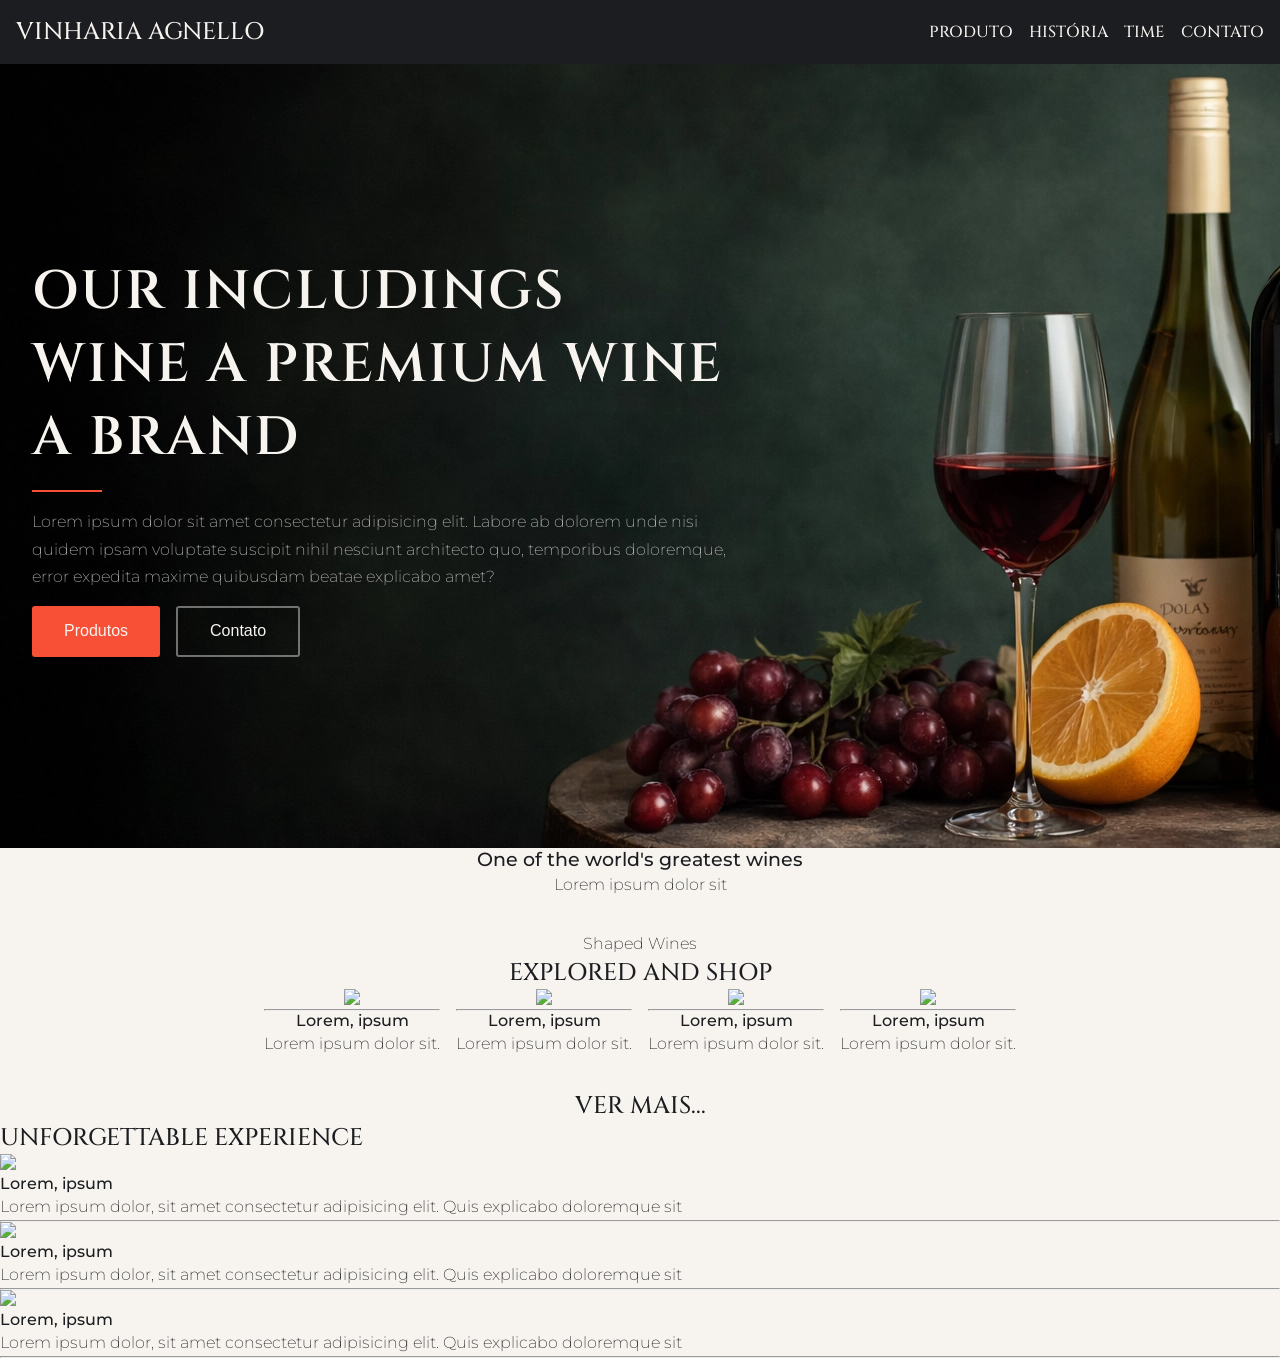
==== index.html @ 0ecf1238 "feat: css files and start the index.html" ====
<!DOCTYPE html>
<html lang="en">

<head>
    <meta charset="UTF-8">
    <meta name="viewport" content="width=device-width, initial-scale=1.0">
    <title>Vinharia Agnello</title>
    <link rel="stylesheet" href="/src/css/global.css">
    <link href="https://fonts.googleapis.com/css2?family=Cinzel:wght@400;600;700&display=swap" rel="stylesheet">
    <link href="https://fonts.googleapis.com/css2?family=Montserrat:wght@100;200;300;400;500;600&display=swap" rel="stylesheet">
</head>

<body>
    <header>
        <h2>Vinharia Agnello</h1>
            <span class="header-links">
                <a src="/src/pages/product.html">Produto</a>
                <a src="/src/pages/history.html">História</a>
                <a src="/src/pages/team.html">Time</a>
                <a src="/src/pages/contact.html">Contato</a>
            </span>
    </header>
    <main class="wine-hero">
        <div class="hero-content">
            <h1>
                Our Includings Wine a Premium Wine a Brand
            </h1>
            <hr>
            <p>Lorem ipsum dolor sit amet consectetur adipisicing elit. Labore ab dolorem unde nisi quidem ipsam voluptate suscipit nihil nesciunt architecto quo, temporibus doloremque, error expedita maxime quibusdam beatae explicabo amet?</p>
            <span>
                <button>
                    Produtos
                </button>
                <button>
                    Contato
                </button>
            </span>
        </div>
    </main>
    <main class="bestsellers">
        <div class="bestsellers-introduction">
            <h3>
                One of the world's greatest wines
            </h3>
            <p>Lorem ipsum dolor sit</p>
        </div>
        <div class="bestsellers-content">
            <div class="product-description">
                <p>
                    Shaped Wines
                </p>
                <h2>
                    Explored and Shop
                </h2>
            </div>
            <div class="products">
                <div class="product-card">
                    <img src="/src/assets/imgs/">
                    <hr>
                    <h4>Lorem, ipsum</h4>
                    <p>Lorem ipsum dolor sit.</p>
                </div>
                <div class="product-card">
                    <img src="/src/assets/imgs/">
                    <hr>
                    <h4>Lorem, ipsum</h4>
                    <p>Lorem ipsum dolor sit.</p>
                </div>
                <div class="product-card">
                    <img src="/src/assets/imgs/">
                    <hr>
                    <h4>Lorem, ipsum</h4>
                    <p>Lorem ipsum dolor sit.</p>
                </div>
                <div class="product-card">
                    <img src="/src/assets/imgs/">
                    <hr>
                    <h4>Lorem, ipsum</h4>
                    <p>Lorem ipsum dolor sit.</p>
                </div>
            </div>
        </div>
        <h2>Ver mais...</h2>
    </main>
    <main class="experience-section">
        <h2>
            Unforgettable Experience
        </h2>
        <div class="experience-content">
            <div class="experience-topic">
                <img src="/src/assets/imgs/">
                <h4>Lorem, ipsum</h4>
                <p>Lorem ipsum dolor, sit amet consectetur adipisicing elit. Quis explicabo doloremque sit</p>
                <hr>
            </div>
            <div class="experience-topic">
                <img src="/src/assets/imgs/">
                <h4>Lorem, ipsum</h4>
                <p>Lorem ipsum dolor, sit amet consectetur adipisicing elit. Quis explicabo doloremque sit</p>
                <hr>
            </div>
            <div class="experience-topic">
                <img src="/src/assets/imgs/">
                <h4>Lorem, ipsum</h4>
                <p>Lorem ipsum dolor, sit amet consectetur adipisicing elit. Quis explicabo doloremque sit</p>
                <hr>
            </div>
        </div>
    </main>
    <footer>
        <!-- <h2>
            Enter Your Winegs is Fremanium
        </h2>
        <p>Lorem ipsum, dolor sit amet consectetur adipisicing elit. Voluptatem, praesentium pariatur unde velit ullam aut fugit!</p>
        <div>

        </div> -->
    </footer>
</body>

</html>
---- src/css/global.css ----
@import url("/src/css/local/main.css");
@import url("/src/css/local/variables.css");
@import url("/src/css/local/sections/header.css");
@import url("/src/css/local/style.css");
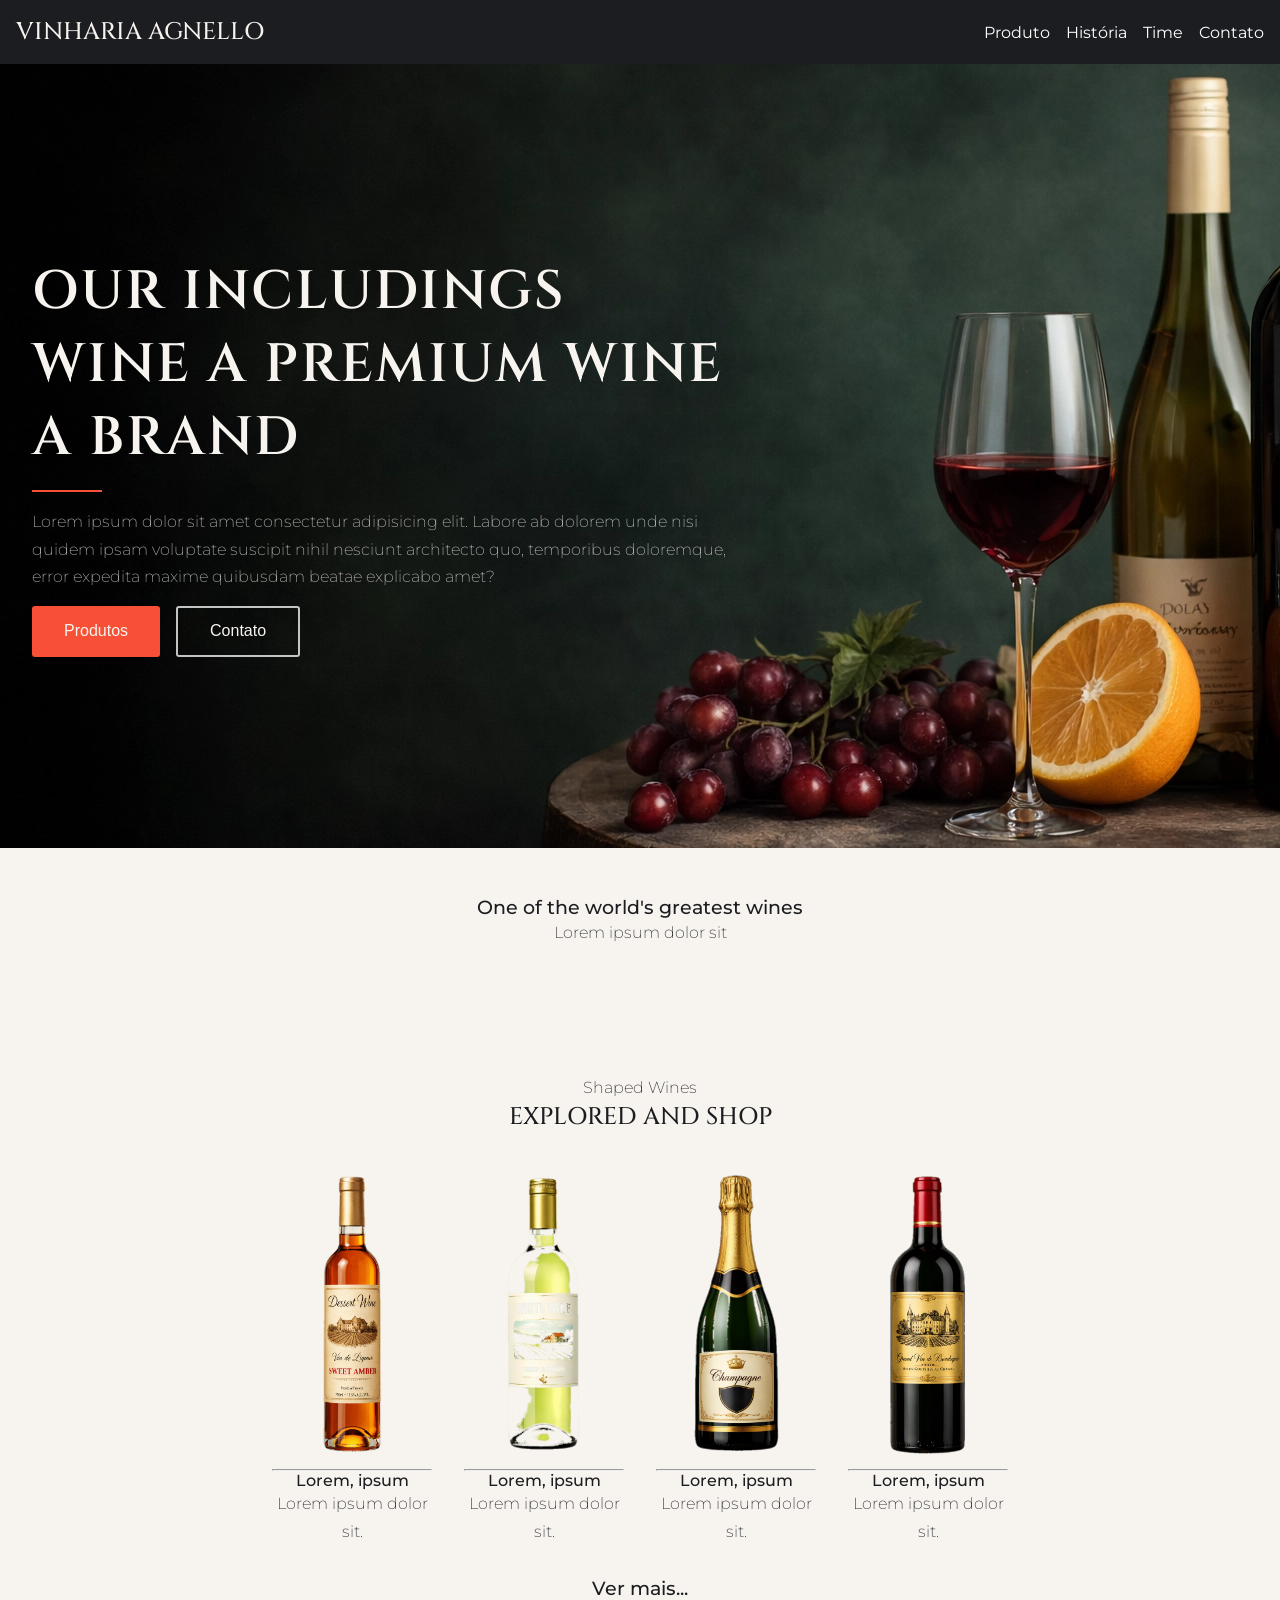
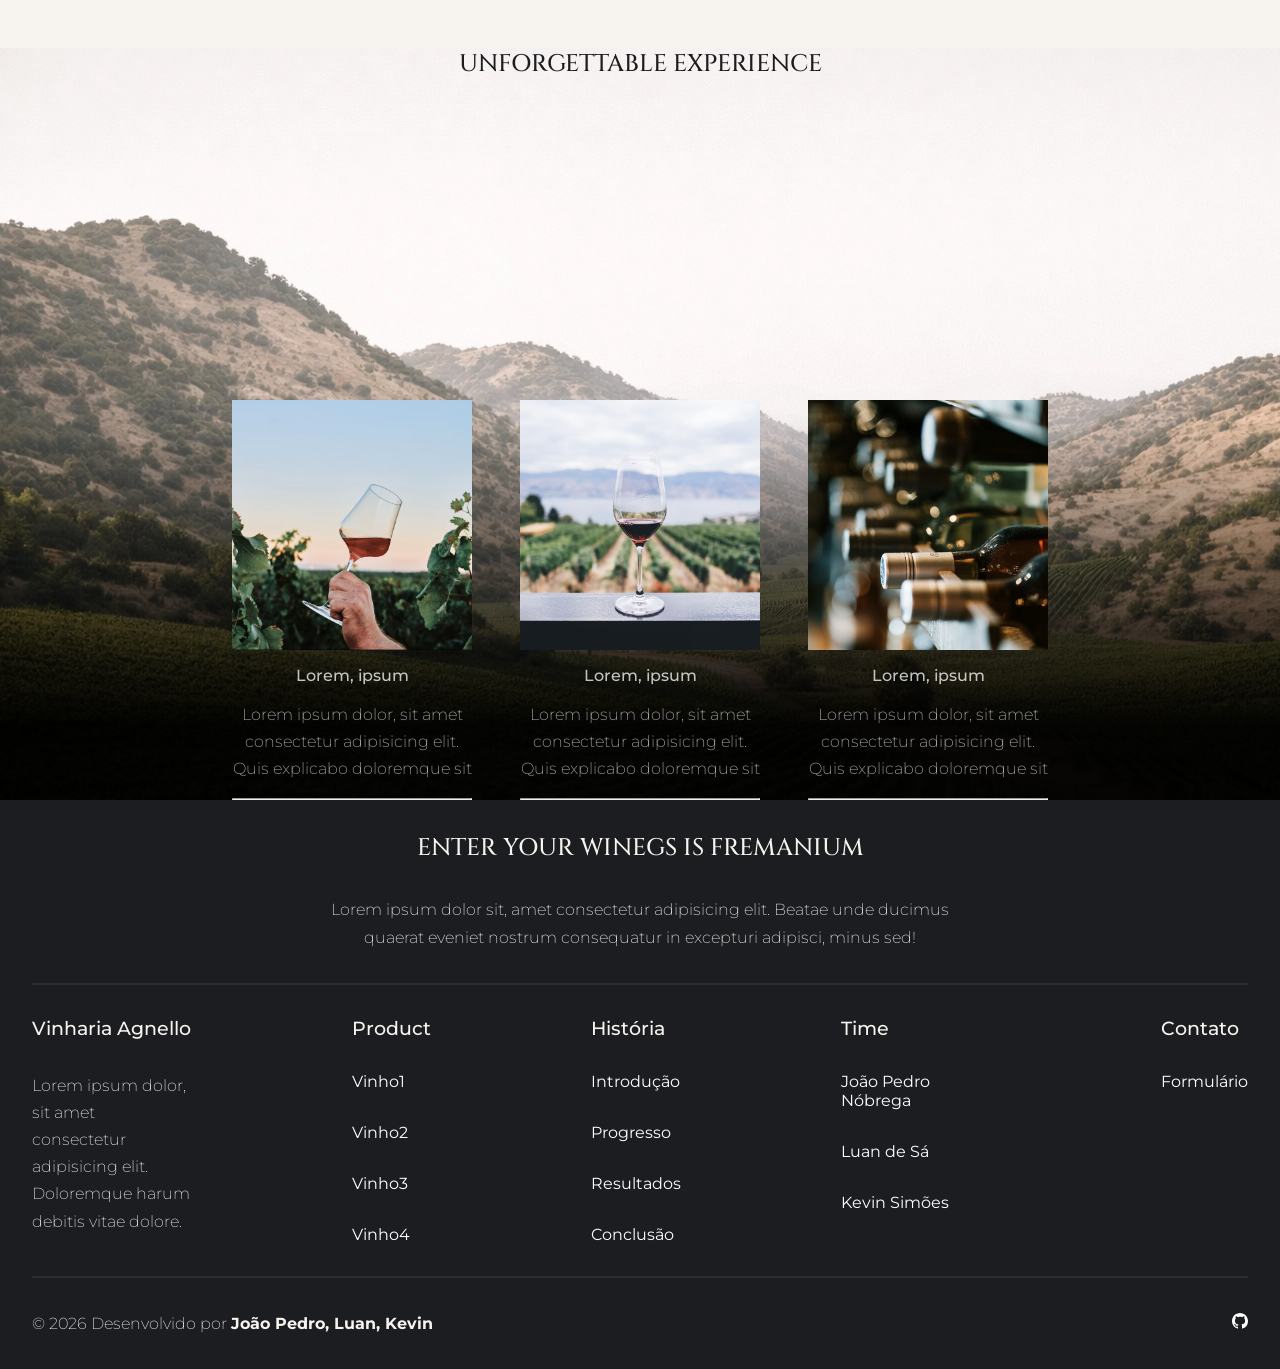
==== commit 32b0f012: "feat: team.html & fix header and footer" ====
--- a/index.html
+++ b/index.html
@@ -14,10 +14,10 @@
     <header>
         <h2>Vinharia Agnello</h1>
             <span class="header-links">
-                <a src="/src/pages/product.html">Produto</a>
-                <a src="/src/pages/history.html">História</a>
-                <a src="/src/pages/team.html">Time</a>
-                <a src="/src/pages/contact.html">Contato</a>
+                <a href="/src/pages/product.html">Produto</a>
+                <a href="/src/pages/history.html">História</a>
+                <a href="/src/pages/team.html">Time</a>
+                <a href="/src/pages/contact.html">Contato</a>
             </span>
     </header>
     <main class="wine-hero">
@@ -55,32 +55,32 @@
             </div>
             <div class="products">
                 <div class="product-card">
-                    <img src="/src/assets/imgs/">
+                    <img src="/src/assets/imgs/wine1.png">
                     <hr>
                     <h4>Lorem, ipsum</h4>
                     <p>Lorem ipsum dolor sit.</p>
                 </div>
                 <div class="product-card">
-                    <img src="/src/assets/imgs/">
+                    <img src="/src/assets/imgs/wine2.png">
                     <hr>
                     <h4>Lorem, ipsum</h4>
                     <p>Lorem ipsum dolor sit.</p>
                 </div>
                 <div class="product-card">
-                    <img src="/src/assets/imgs/">
+                    <img src="/src/assets/imgs/wine3.png">
                     <hr>
                     <h4>Lorem, ipsum</h4>
                     <p>Lorem ipsum dolor sit.</p>
                 </div>
                 <div class="product-card">
-                    <img src="/src/assets/imgs/">
+                    <img src="/src/assets/imgs/wine4.png">
                     <hr>
                     <h4>Lorem, ipsum</h4>
                     <p>Lorem ipsum dolor sit.</p>
                 </div>
             </div>
+            <h3>Ver mais...</h3>
         </div>
-        <h2>Ver mais...</h2>
     </main>
     <main class="experience-section">
         <h2>
@@ -88,19 +88,19 @@
         </h2>
         <div class="experience-content">
             <div class="experience-topic">
-                <img src="/src/assets/imgs/">
+                <img src="/src/assets/imgs/experience1.png">
                 <h4>Lorem, ipsum</h4>
                 <p>Lorem ipsum dolor, sit amet consectetur adipisicing elit. Quis explicabo doloremque sit</p>
                 <hr>
             </div>
             <div class="experience-topic">
-                <img src="/src/assets/imgs/">
+                <img src="/src/assets/imgs/experience2.png">
                 <h4>Lorem, ipsum</h4>
                 <p>Lorem ipsum dolor, sit amet consectetur adipisicing elit. Quis explicabo doloremque sit</p>
                 <hr>
             </div>
             <div class="experience-topic">
-                <img src="/src/assets/imgs/">
+                <img src="/src/assets/imgs/experience3.png">
                 <h4>Lorem, ipsum</h4>
                 <p>Lorem ipsum dolor, sit amet consectetur adipisicing elit. Quis explicabo doloremque sit</p>
                 <hr>
@@ -108,13 +108,56 @@
         </div>
     </main>
     <footer>
-        <!-- <h2>
-            Enter Your Winegs is Fremanium
-        </h2>
-        <p>Lorem ipsum, dolor sit amet consectetur adipisicing elit. Voluptatem, praesentium pariatur unde velit ullam aut fugit!</p>
-        <div>
-
-        </div> -->
+        <div class="footer-introduction">
+            <div class="footer-description">
+                <h2>
+                    Enter Your Winegs is Fremanium
+                </h2>
+                <p>Lorem ipsum dolor sit, amet consectetur adipisicing elit. Beatae unde ducimus quaerat eveniet nostrum consequatur in excepturi adipisci, minus sed!</p>
+            </div>
+            <div>
+        </div>
+        </div>
+        <hr>
+        <div class="footer-topics">
+            <div class="footer-list">
+                <h3>Vinharia Agnello</h3>
+                <p>Lorem ipsum dolor, sit amet consectetur adipisicing elit. Doloremque harum debitis vitae dolore.</p>
+            </div>
+            <div class="footer-list">
+                <h3>Product</h3>
+                <a href="/src/pages/products.html#wine1">Vinho1</a>
+                <a href="/src/pages/products.html#wine2">Vinho2</a>
+                <a href="/src/pages/products.html#wine3">Vinho3</a>
+                <a href="/src/pages/products.html#wine4">Vinho4</a>
+            </div>
+            <div class="footer-list">
+                <h3>História</h3>
+                <a href="/src/pages/history.html#introduction">Introdução</a>
+                <a href="/src/pages/history.html#progress">Progresso</a>
+                <a href="/src/pages/history.html#result">Resultados</a>
+                <a href="/src/pages/history.html#conclusion">Conclusão</a>
+            </div>
+            <div class="footer-list">
+                <h3>Time</h3>
+                <a href="/src/pages/team.html#joao">João Pedro Nóbrega</a>
+                <a href="/src/pages/team.html#luan">Luan de Sá</a>
+                <a href="/src/pages/team.html#kevin">Kevin Simões</a>
+            </div>
+            <div class="footer-list">
+                <h3>Contato</h3>
+                <a href="/src/pages/products.html#form">Formulário</a>
+            </div>
+        </div>
+        <hr>
+        <span>
+            <p>&copy; 2026 Desenvolvido por <strong>João Pedro, Luan, Kevin</strong></p>
+            <a href="https://github.com/LuanSMF/CP1-FrontEnd-VinhariaAgnelo" target="_blank">
+                <svg xmlns="http://www.w3.org/2000/svg" width="16" height="16" fill="currentColor" class="bi bi-github" viewBox="0 0 16 16">
+                    <path d="M8 0C3.58 0 0 3.58 0 8c0 3.54 2.29 6.53 5.47 7.59.4.07.55-.17.55-.38 0-.19-.01-.82-.01-1.49-2.01.37-2.53-.49-2.69-.94-.09-.23-.48-.94-.82-1.13-.28-.15-.68-.52-.01-.53.63-.01 1.08.58 1.23.82.72 1.21 1.87.87 2.33.66.07-.52.28-.87.51-1.07-1.78-.2-3.64-.89-3.64-3.95 0-.87.31-1.59.82-2.15-.08-.2-.36-1.02.08-2.12 0 0 .67-.21 2.2.82.64-.18 1.32-.27 2-.27s1.36.09 2 .27c1.53-1.04 2.2-.82 2.2-.82.44 1.1.16 1.92.08 2.12.51.56.82 1.27.82 2.15 0 3.07-1.87 3.75-3.65 3.95.29.25.54.73.54 1.48 0 1.07-.01 1.93-.01 2.2 0 .21.15.46.55.38A8.01 8.01 0 0 0 16 8c0-4.42-3.58-8-8-8"/>
+                </svg>
+            </a>
+        </span>
     </footer>
 </body>
 
--- a/src/css/global.css
+++ b/src/css/global.css
@@ -1,4 +1,7 @@
 @import url("/src/css/local/main.css");
 @import url("/src/css/local/variables.css");
+@import url("/src/css/local/style.css");
+@import url("/src/css/local/team.css");
+
 @import url("/src/css/local/sections/header.css");
-@import url("/src/css/local/style.css");+@import url("/src/css/local/sections/footer.css");
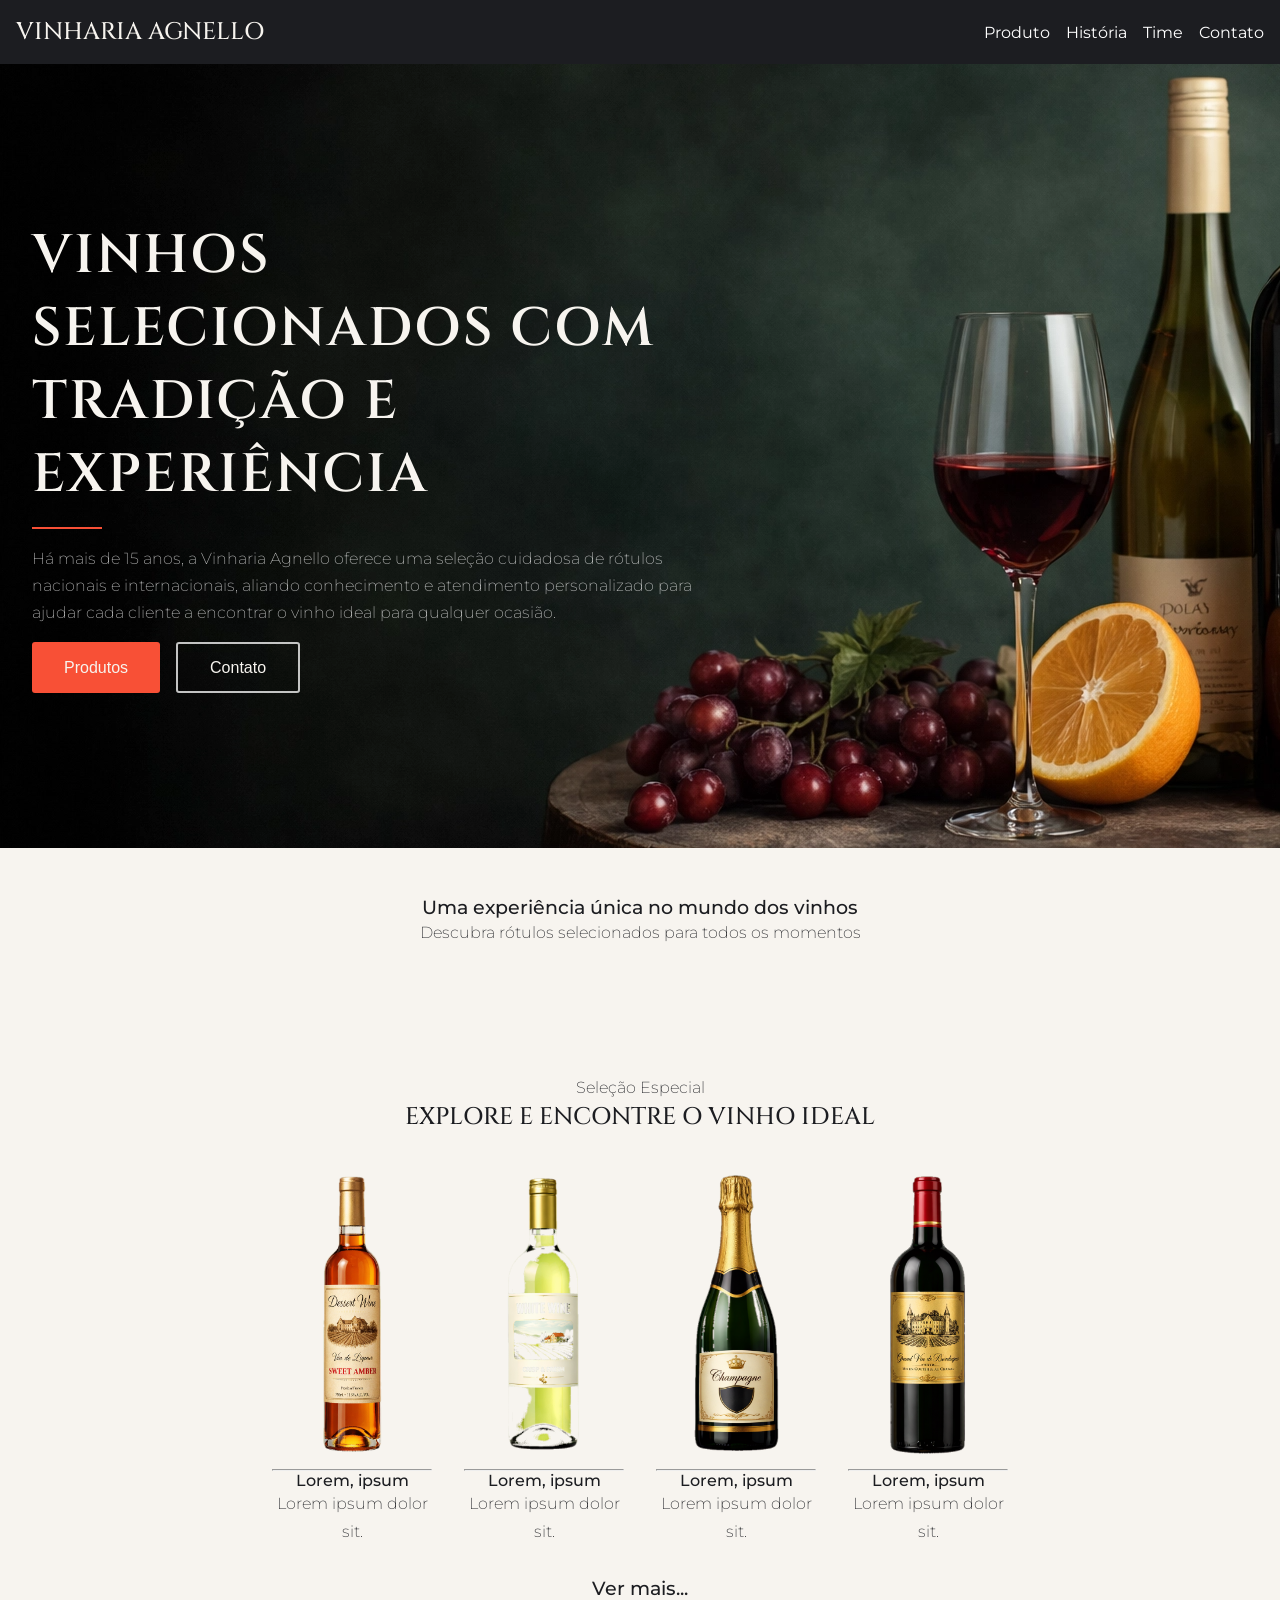
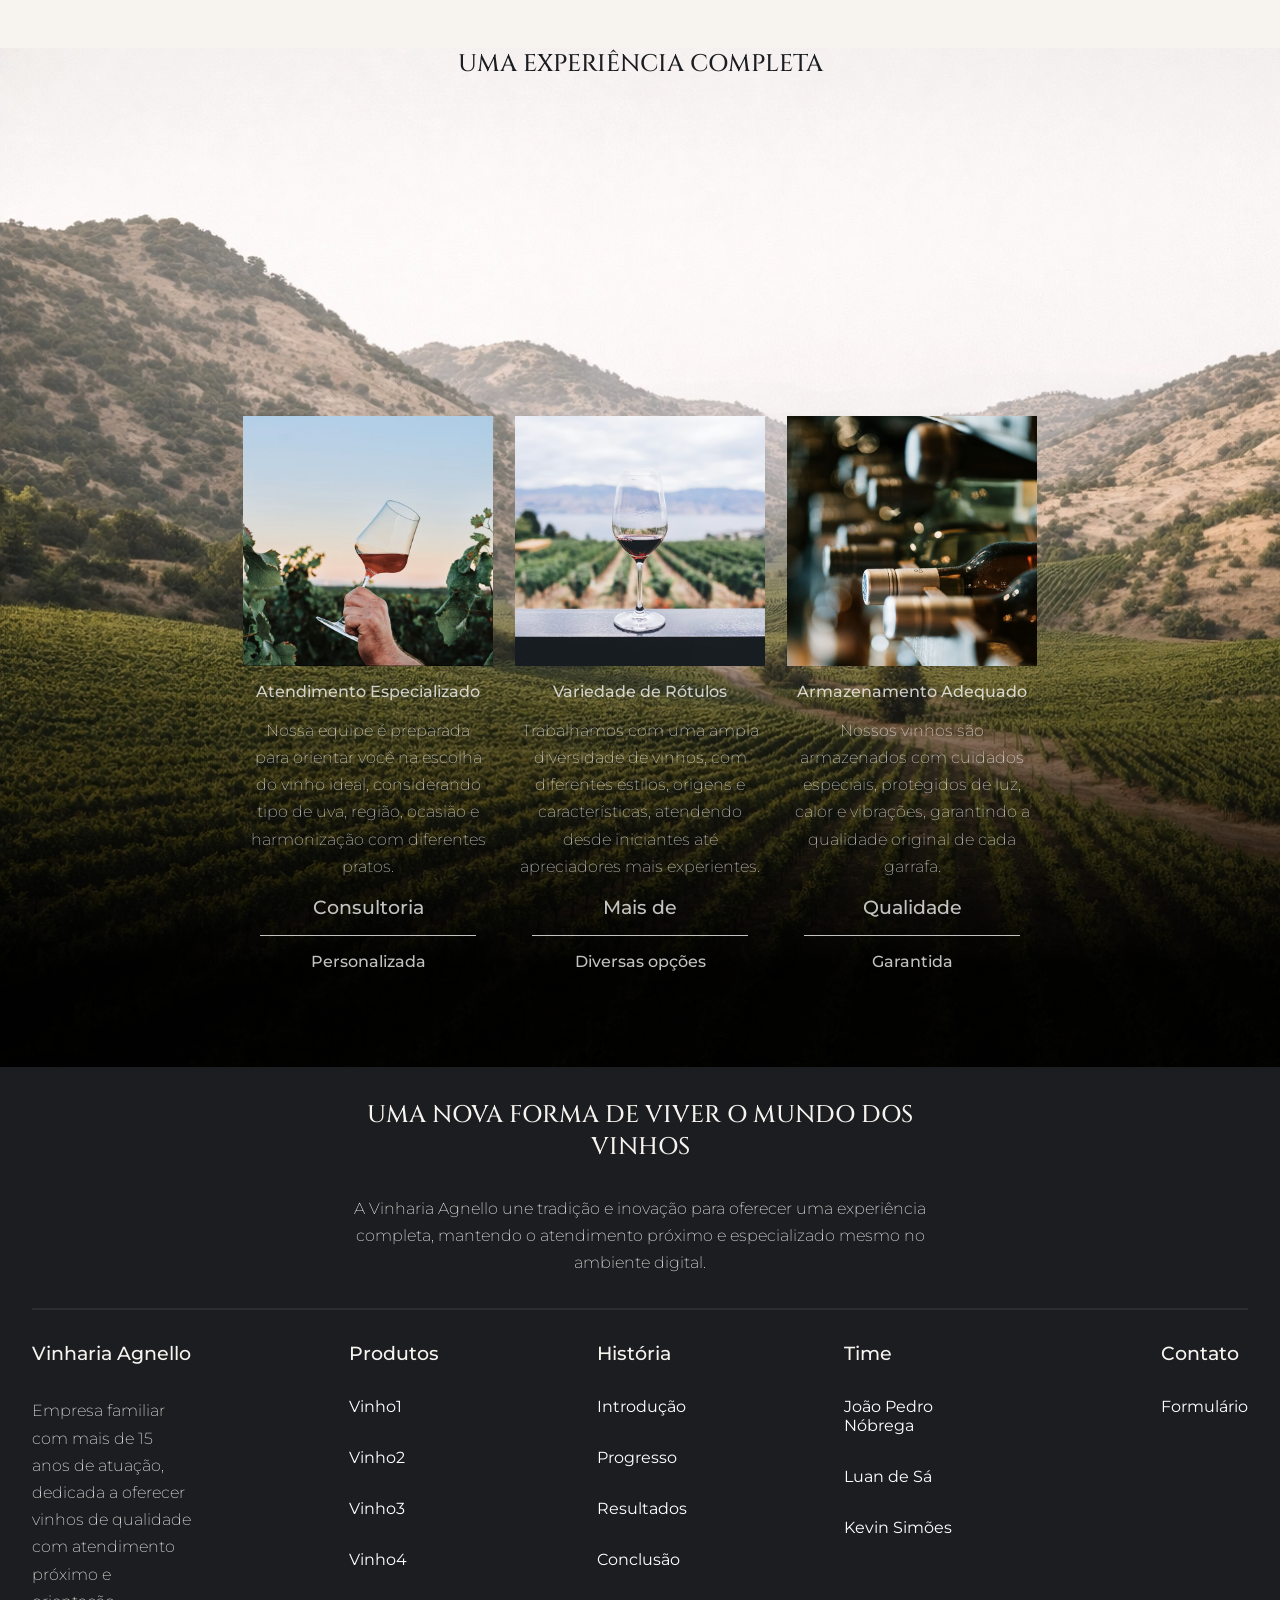
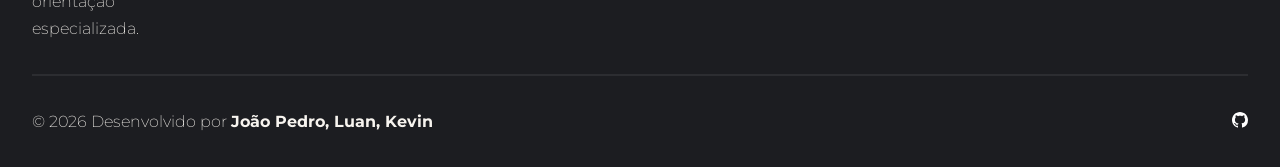
==== commit 5ef9dc5c: "feat: index.html and team.html" ====
--- a/index.html
+++ b/index.html
@@ -23,10 +23,10 @@
     <main class="wine-hero">
         <div class="hero-content">
             <h1>
-                Our Includings Wine a Premium Wine a Brand
+                Vinhos selecionados com tradição e experiência
             </h1>
             <hr>
-            <p>Lorem ipsum dolor sit amet consectetur adipisicing elit. Labore ab dolorem unde nisi quidem ipsam voluptate suscipit nihil nesciunt architecto quo, temporibus doloremque, error expedita maxime quibusdam beatae explicabo amet?</p>
+            <p>Há mais de 15 anos, a Vinharia Agnello oferece uma seleção cuidadosa de rótulos nacionais e internacionais, aliando conhecimento e atendimento personalizado para ajudar cada cliente a encontrar o vinho ideal para qualquer ocasião.</p>
             <span>
                 <button>
                     Produtos
@@ -40,17 +40,17 @@
     <main class="bestsellers">
         <div class="bestsellers-introduction">
             <h3>
-                One of the world's greatest wines
+                Uma experiência única no mundo dos vinhos
             </h3>
-            <p>Lorem ipsum dolor sit</p>
+            <p>Descubra rótulos selecionados para todos os momentos</p>
         </div>
         <div class="bestsellers-content">
             <div class="product-description">
                 <p>
-                    Shaped Wines
+                    Seleção Especial
                 </p>
                 <h2>
-                    Explored and Shop
+                    Explore e encontre o vinho ideal
                 </h2>
             </div>
             <div class="products">
@@ -79,31 +79,39 @@
                     <p>Lorem ipsum dolor sit.</p>
                 </div>
             </div>
-            <h3>Ver mais...</h3>
+            <a href="/src/pages/products.html">
+                <h3>Ver mais...</h3>
+            </a>
         </div>
     </main>
     <main class="experience-section">
         <h2>
-            Unforgettable Experience
+            Uma experiência completa
         </h2>
         <div class="experience-content">
             <div class="experience-topic">
                 <img src="/src/assets/imgs/experience1.png">
-                <h4>Lorem, ipsum</h4>
-                <p>Lorem ipsum dolor, sit amet consectetur adipisicing elit. Quis explicabo doloremque sit</p>
+                <h4>Atendimento Especializado</h4>
+                <p> Nossa equipe é preparada para orientar você na escolha do vinho ideal, considerando tipo de uva, região, ocasião e harmonização com diferentes pratos.</p>
+                <h3>Consultoria</h3>
                 <hr>
+                <h4>Personalizada</h4>
             </div>
             <div class="experience-topic">
                 <img src="/src/assets/imgs/experience2.png">
-                <h4>Lorem, ipsum</h4>
-                <p>Lorem ipsum dolor, sit amet consectetur adipisicing elit. Quis explicabo doloremque sit</p>
+                <h4>Variedade de Rótulos</h4>
+                <p>Trabalhamos com uma ampla diversidade de vinhos, com diferentes estilos, origens e características, atendendo desde iniciantes até apreciadores mais experientes.</p>
+                <h3>Mais de</h3>
                 <hr>
+                <h4>Diversas opções</h4>
             </div>
             <div class="experience-topic">
                 <img src="/src/assets/imgs/experience3.png">
-                <h4>Lorem, ipsum</h4>
-                <p>Lorem ipsum dolor, sit amet consectetur adipisicing elit. Quis explicabo doloremque sit</p>
+                <h4>Armazenamento Adequado</h4>
+                <p>Nossos vinhos são armazenados com cuidados especiais, protegidos de luz, calor e vibrações, garantindo a qualidade original de cada garrafa.</p>
+                <h3>Qualidade</h3>
                 <hr>
+                <h4>Garantida</h4>
             </div>
         </div>
     </main>
@@ -111,9 +119,10 @@
         <div class="footer-introduction">
             <div class="footer-description">
                 <h2>
-                    Enter Your Winegs is Fremanium
+                    Uma nova forma de viver o mundo dos vinhos
                 </h2>
-                <p>Lorem ipsum dolor sit, amet consectetur adipisicing elit. Beatae unde ducimus quaerat eveniet nostrum consequatur in excepturi adipisci, minus sed!</p>
+                <p>A Vinharia Agnello une tradição e inovação para oferecer uma experiência completa, mantendo o atendimento próximo e especializado mesmo no ambiente digital.
+                </p>
             </div>
             <div>
         </div>
@@ -122,10 +131,10 @@
         <div class="footer-topics">
             <div class="footer-list">
                 <h3>Vinharia Agnello</h3>
-                <p>Lorem ipsum dolor, sit amet consectetur adipisicing elit. Doloremque harum debitis vitae dolore.</p>
+                <p>Empresa familiar com mais de 15 anos de atuação, dedicada a oferecer vinhos de qualidade com atendimento próximo e orientação especializada.</p>
             </div>
             <div class="footer-list">
-                <h3>Product</h3>
+                <h3>Produtos</h3>
                 <a href="/src/pages/products.html#wine1">Vinho1</a>
                 <a href="/src/pages/products.html#wine2">Vinho2</a>
                 <a href="/src/pages/products.html#wine3">Vinho3</a>
--- a/src/css/global.css
+++ b/src/css/global.css
@@ -4,4 +4,5 @@
 @import url("/src/css/local/team.css");
 
 @import url("/src/css/local/sections/header.css");
+@import url("/src/css/local/style.css");
 @import url("/src/css/local/sections/footer.css");
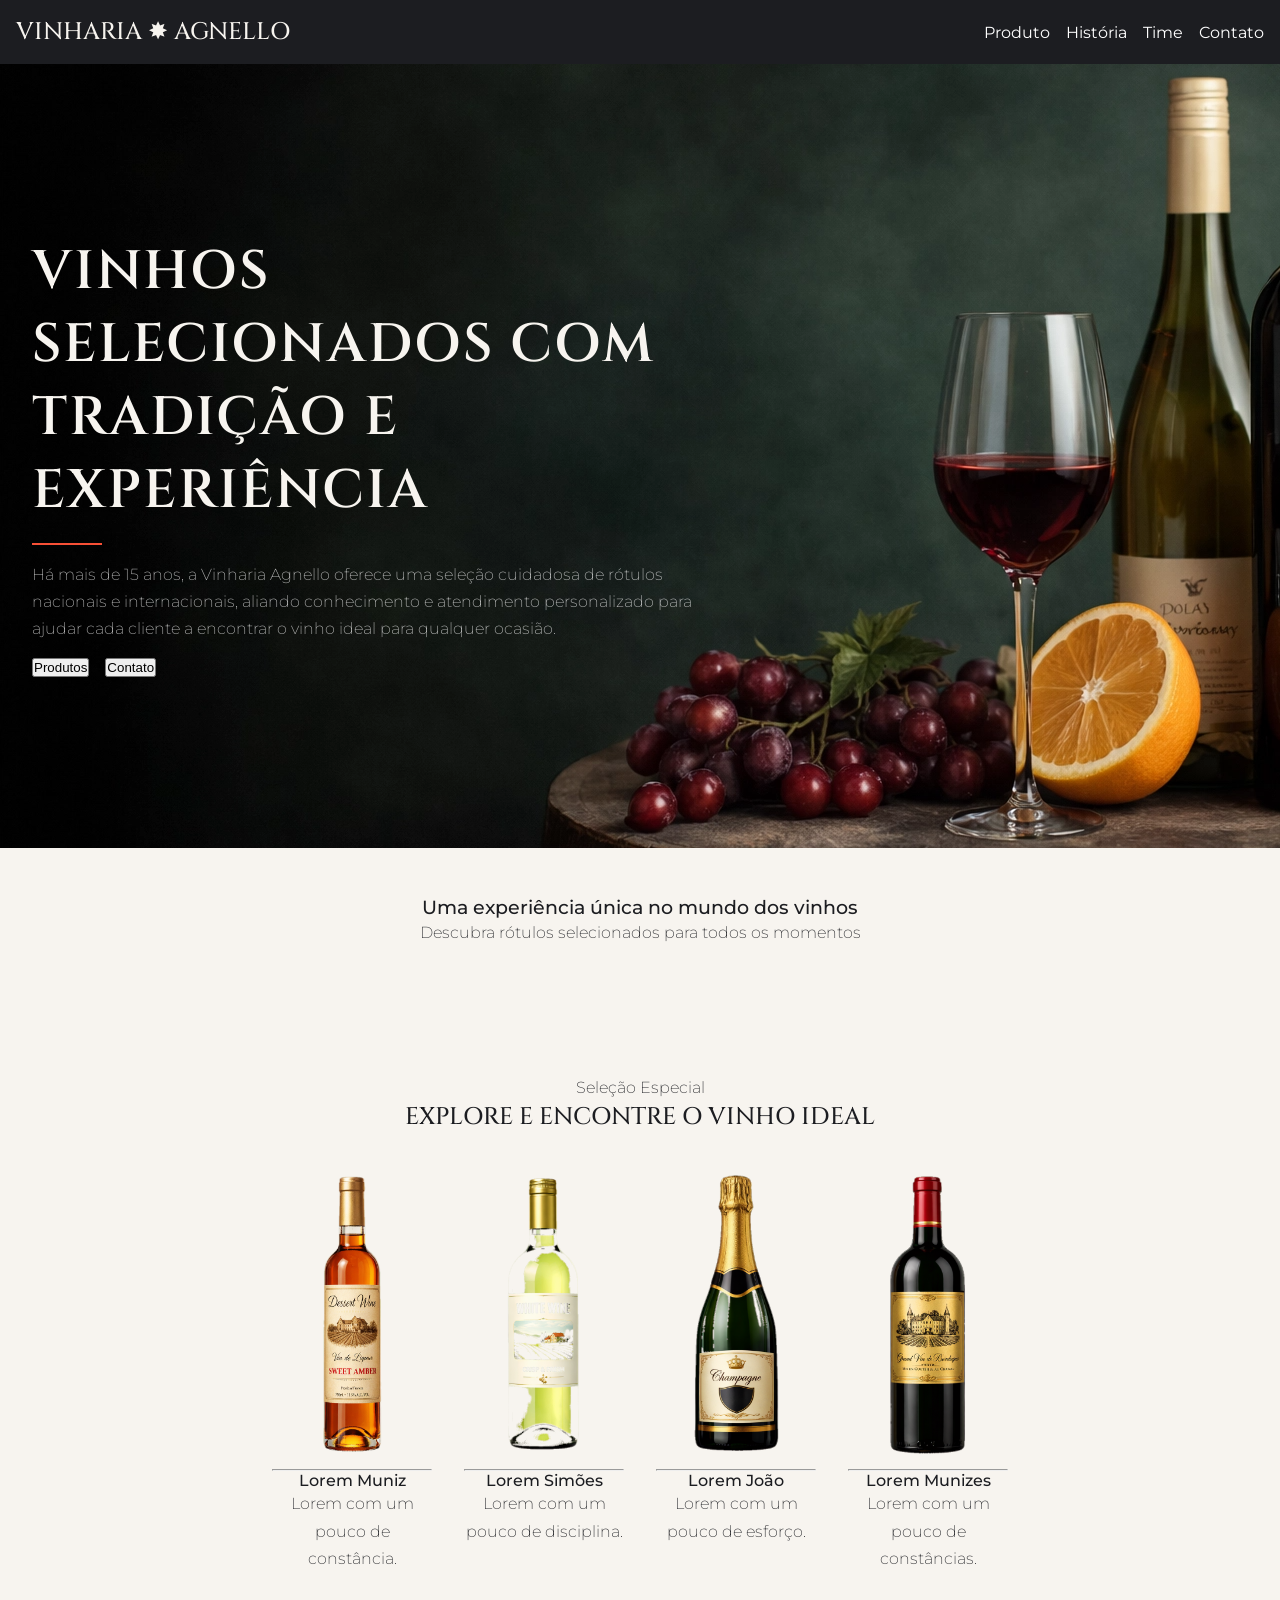
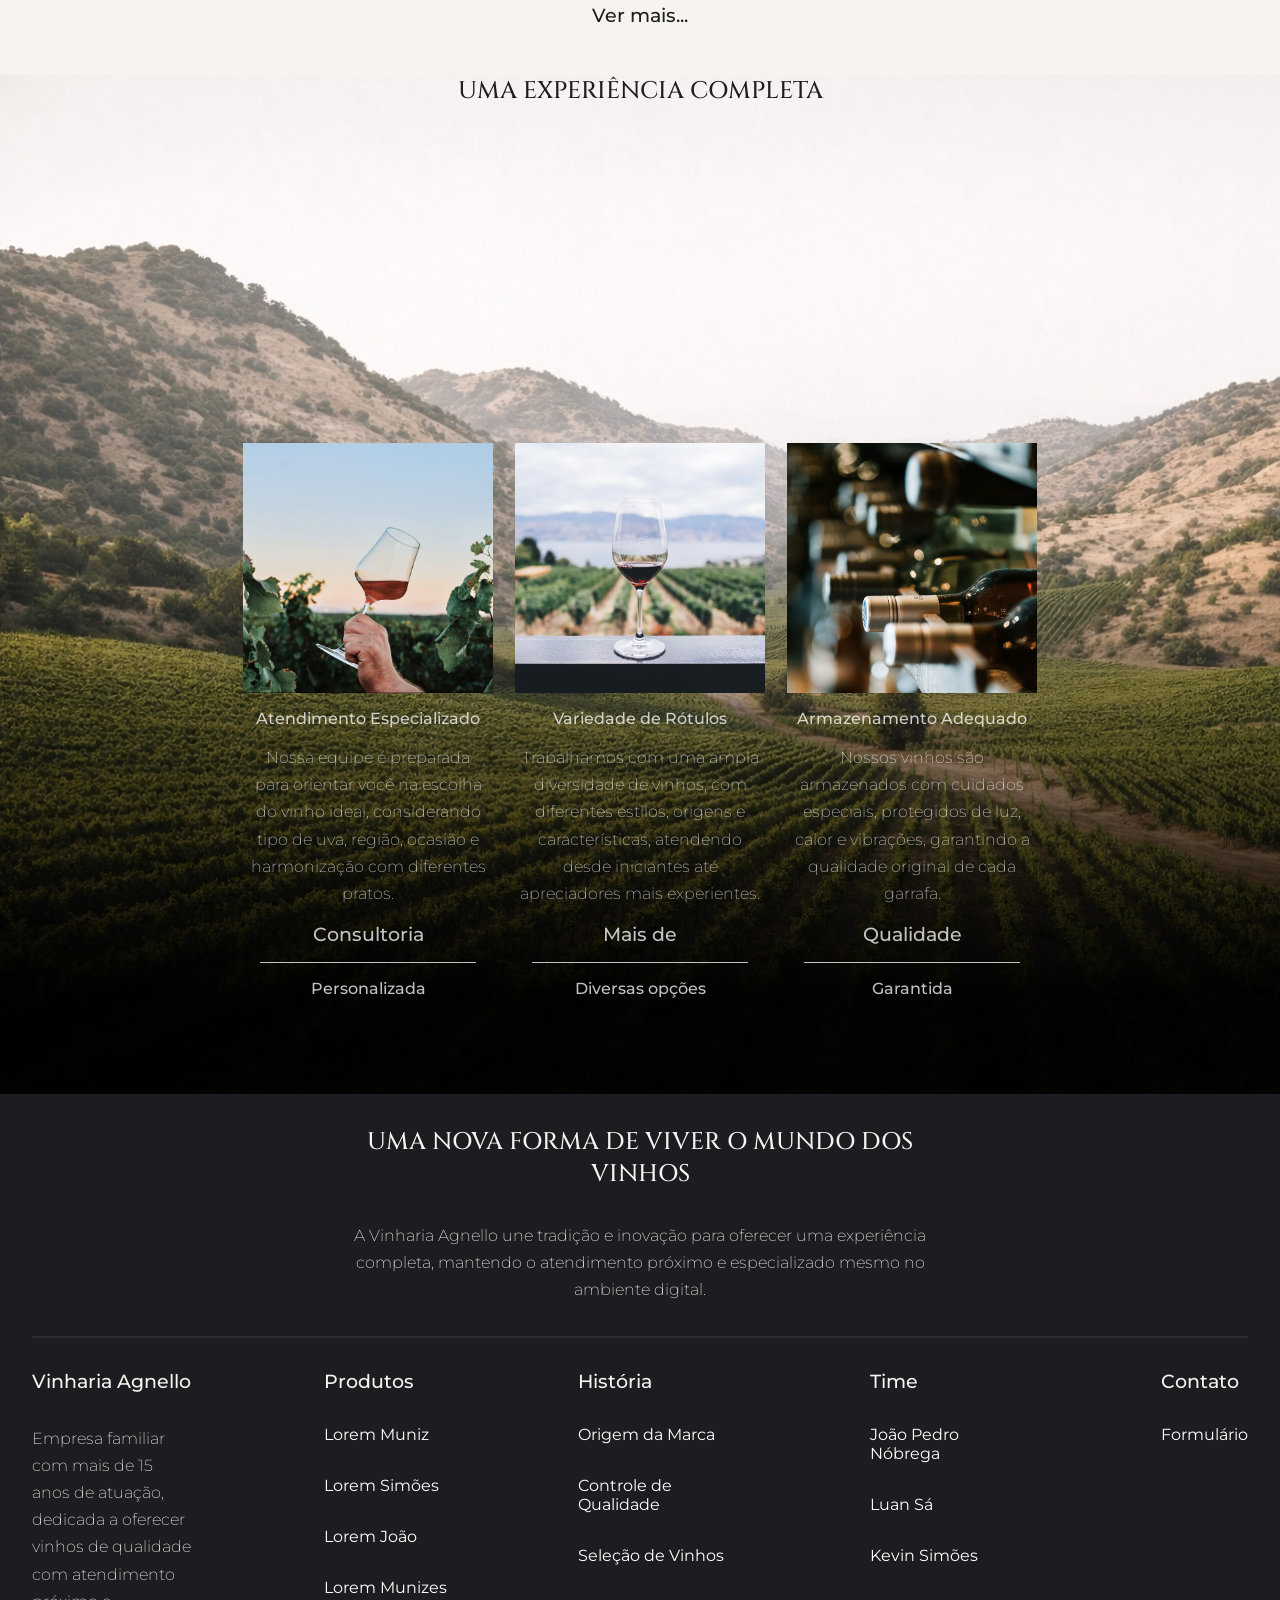
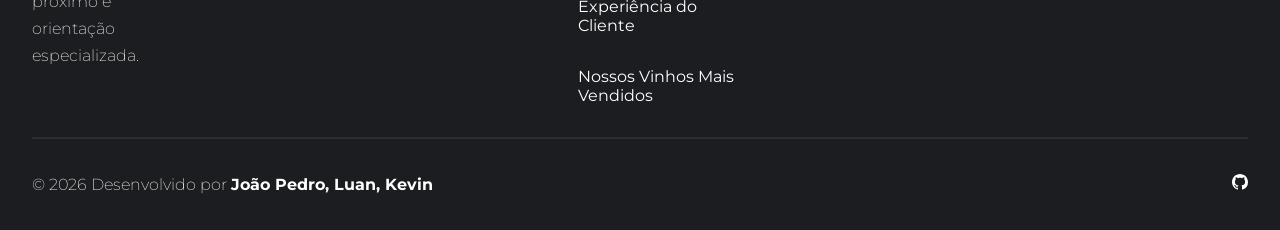
==== commit 5a114a5a: "feat: finalizando o index.html" ====
--- a/index.html
+++ b/index.html
@@ -1,27 +1,32 @@
 <!DOCTYPE html>
 <html lang="en">
-
 <head>
     <meta charset="UTF-8">
-    <meta name="viewport" content="width=device-width, initial-scale=1.0">
+    <!-- Uso de meta keywords e description -->
+    <meta name="keywords" content="vinhos, vinharia, vinhos finos, vinhos nacionais, vinhos importados, loja de vinhos, rótulos selecionados, harmonização de vinhos, vinho tinto, vinho branco, vinho rosé, compra de vinhos, experiência com vinhos, Vinharia Agnello">
+    <meta name="description" content="A Vinharia Agnello oferece vinhos selecionados nacionais e internacionais há mais de 15 anos. Descubra rótulos exclusivos, atendimento especializado e a experiência ideal para cada ocasião.">
     <title>Vinharia Agnello</title>
+    <!-- Uso do css externo -->
     <link rel="stylesheet" href="/src/css/global.css">
     <link href="https://fonts.googleapis.com/css2?family=Cinzel:wght@400;600;700&display=swap" rel="stylesheet">
     <link href="https://fonts.googleapis.com/css2?family=Montserrat:wght@100;200;300;400;500;600&display=swap" rel="stylesheet">
 </head>
 
 <body>
+    <!-- Uso de header, além de levar a todos as páginas do site -->
     <header>
-        <h2>Vinharia Agnello</h1>
+        <h2>Vinharia ✸ Agnello</h1>
             <span class="header-links">
-                <a href="/src/pages/product.html">Produto</a>
+                <a href="/src/pages/products.html">Produto</a>
                 <a href="/src/pages/history.html">História</a>
                 <a href="/src/pages/team.html">Time</a>
                 <a href="/src/pages/contact.html">Contato</a>
             </span>
     </header>
+    <!-- Uso da main -->
     <main class="wine-hero">
         <div class="hero-content">
+            <!-- Uso de headings -->
             <h1>
                 Vinhos selecionados com tradição e experiência
             </h1>
@@ -55,28 +60,29 @@
             </div>
             <div class="products">
                 <div class="product-card">
+                    <!-- Uso de imagem obrigatória -->
                     <img src="/src/assets/imgs/wine1.png">
                     <hr>
-                    <h4>Lorem, ipsum</h4>
-                    <p>Lorem ipsum dolor sit.</p>
+                    <h4>Lorem Muniz</h4>
+                    <p>Lorem com um pouco de constância.</p>
                 </div>
                 <div class="product-card">
                     <img src="/src/assets/imgs/wine2.png">
                     <hr>
-                    <h4>Lorem, ipsum</h4>
-                    <p>Lorem ipsum dolor sit.</p>
+                    <h4>Lorem Simões</h4>
+                    <p>Lorem com um pouco de disciplina.</p>
                 </div>
                 <div class="product-card">
                     <img src="/src/assets/imgs/wine3.png">
                     <hr>
-                    <h4>Lorem, ipsum</h4>
-                    <p>Lorem ipsum dolor sit.</p>
+                    <h4>Lorem João</h4>
+                    <p>Lorem com um pouco de esforço.</p>
                 </div>
                 <div class="product-card">
                     <img src="/src/assets/imgs/wine4.png">
                     <hr>
-                    <h4>Lorem, ipsum</h4>
-                    <p>Lorem ipsum dolor sit.</p>
+                    <h4>Lorem Munizes</h4>
+                    <p>Lorem com um pouco de constâncias.</p>
                 </div>
             </div>
             <a href="/src/pages/products.html">
@@ -115,6 +121,7 @@
             </div>
         </div>
     </main>
+    <!-- Uso de footer, além de levar a todos as páginas do site usando ids -->
     <footer>
         <div class="footer-introduction">
             <div class="footer-description">
@@ -135,32 +142,33 @@
             </div>
             <div class="footer-list">
                 <h3>Produtos</h3>
-                <a href="/src/pages/products.html#wine1">Vinho1</a>
-                <a href="/src/pages/products.html#wine2">Vinho2</a>
-                <a href="/src/pages/products.html#wine3">Vinho3</a>
-                <a href="/src/pages/products.html#wine4">Vinho4</a>
+                <a href="/src/pages/products.html#loremmuniz">Lorem Muniz</a>
+                <a href="/src/pages/products.html#loremsimoes">Lorem Simões</a>
+                <a href="/src/pages/products.html#loremjoao">Lorem João</a>
+                <a href="/src/pages/products.html#loremmunizes">Lorem Munizes</a>
             </div>
             <div class="footer-list">
                 <h3>História</h3>
-                <a href="/src/pages/history.html#introduction">Introdução</a>
-                <a href="/src/pages/history.html#progress">Progresso</a>
-                <a href="/src/pages/history.html#result">Resultados</a>
-                <a href="/src/pages/history.html#conclusion">Conclusão</a>
+                <a href="/src/pages/history.html#origem">Origem da Marca</a>
+                <a href="/src/pages/history.html#controle">Controle de Qualidade</a>
+                <a href="/src/pages/history.html#selecao">Seleção de Vinhos</a>
+                <a href="/src/pages/history.html#experiencia">Experiência do Cliente</a>
+                <a href="/src/pages/history.html#vendidos">Nossos Vinhos Mais Vendidos</a>
             </div>
             <div class="footer-list">
                 <h3>Time</h3>
                 <a href="/src/pages/team.html#joao">João Pedro Nóbrega</a>
-                <a href="/src/pages/team.html#luan">Luan de Sá</a>
+                <a href="/src/pages/team.html#luan">Luan Sá</a>
                 <a href="/src/pages/team.html#kevin">Kevin Simões</a>
             </div>
             <div class="footer-list">
                 <h3>Contato</h3>
-                <a href="/src/pages/products.html#form">Formulário</a>
+                <a href="/src/pages/contact.html#send-contact">Formulário</a>
             </div>
         </div>
         <hr>
         <span>
-            <p>&copy; 2026 Desenvolvido por <strong>João Pedro, Luan, Kevin</strong></p>
+            <p>&copy; 2026 Desenvolvido por <strong><a href="https://github.com/nobrejohnn" target="_blank">João Pedro</a>, <a href="https://github.com/LuanSMF" target="_blank">Luan</a>, <a href="https://github.com/kevin-simoes" target="_blank">Kevin</a></strong></p>
             <a href="https://github.com/LuanSMF/CP1-FrontEnd-VinhariaAgnelo" target="_blank">
                 <svg xmlns="http://www.w3.org/2000/svg" width="16" height="16" fill="currentColor" class="bi bi-github" viewBox="0 0 16 16">
                     <path d="M8 0C3.58 0 0 3.58 0 8c0 3.54 2.29 6.53 5.47 7.59.4.07.55-.17.55-.38 0-.19-.01-.82-.01-1.49-2.01.37-2.53-.49-2.69-.94-.09-.23-.48-.94-.82-1.13-.28-.15-.68-.52-.01-.53.63-.01 1.08.58 1.23.82.72 1.21 1.87.87 2.33.66.07-.52.28-.87.51-1.07-1.78-.2-3.64-.89-3.64-3.95 0-.87.31-1.59.82-2.15-.08-.2-.36-1.02.08-2.12 0 0 .67-.21 2.2.82.64-.18 1.32-.27 2-.27s1.36.09 2 .27c1.53-1.04 2.2-.82 2.2-.82.44 1.1.16 1.92.08 2.12.51.56.82 1.27.82 2.15 0 3.07-1.87 3.75-3.65 3.95.29.25.54.73.54 1.48 0 1.07-.01 1.93-.01 2.2 0 .21.15.46.55.38A8.01 8.01 0 0 0 16 8c0-4.42-3.58-8-8-8"/>
--- a/src/css/global.css
+++ b/src/css/global.css
@@ -2,7 +2,9 @@
 @import url("/src/css/local/variables.css");
 @import url("/src/css/local/style.css");
 @import url("/src/css/local/team.css");
+@import url("/src/css/contact.css");
+
 
 @import url("/src/css/local/sections/header.css");
 @import url("/src/css/local/style.css");
-@import url("/src/css/local/sections/footer.css");+@import url("/src/css/local/sections/footer.css");
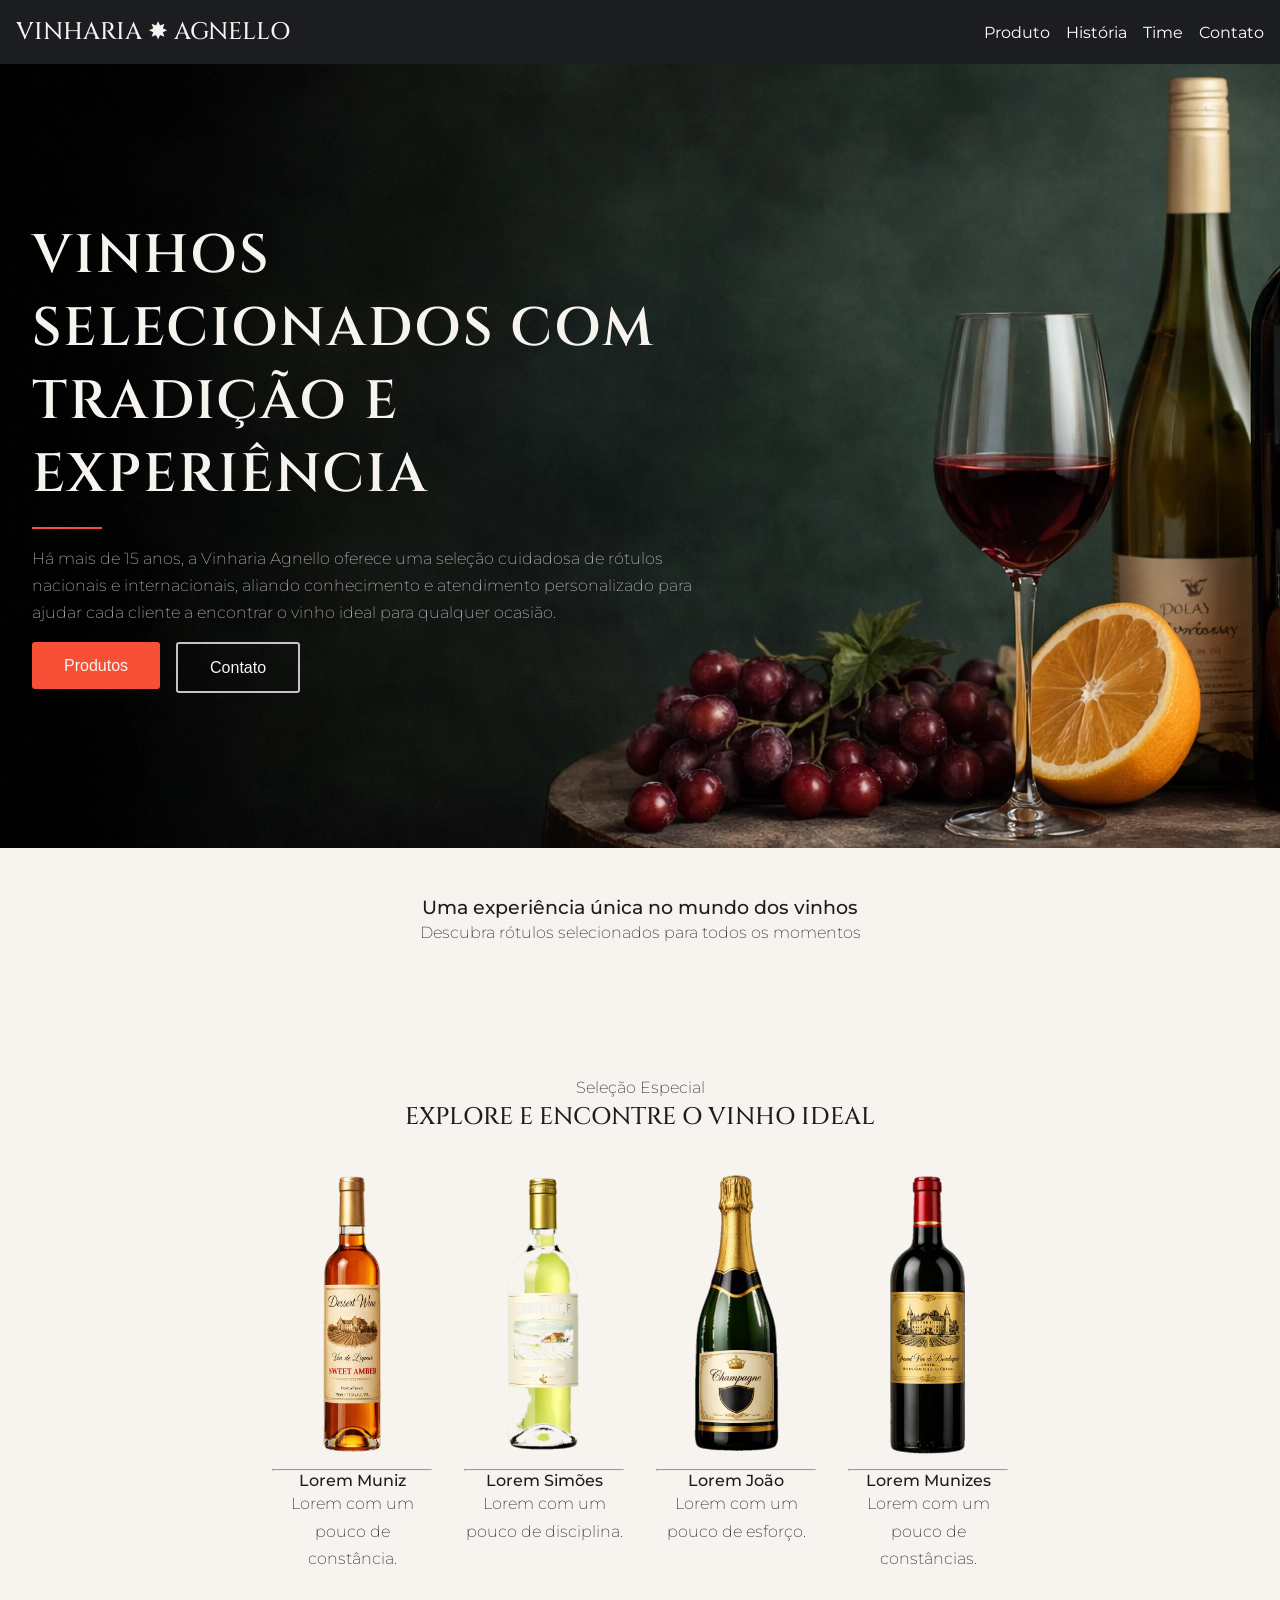
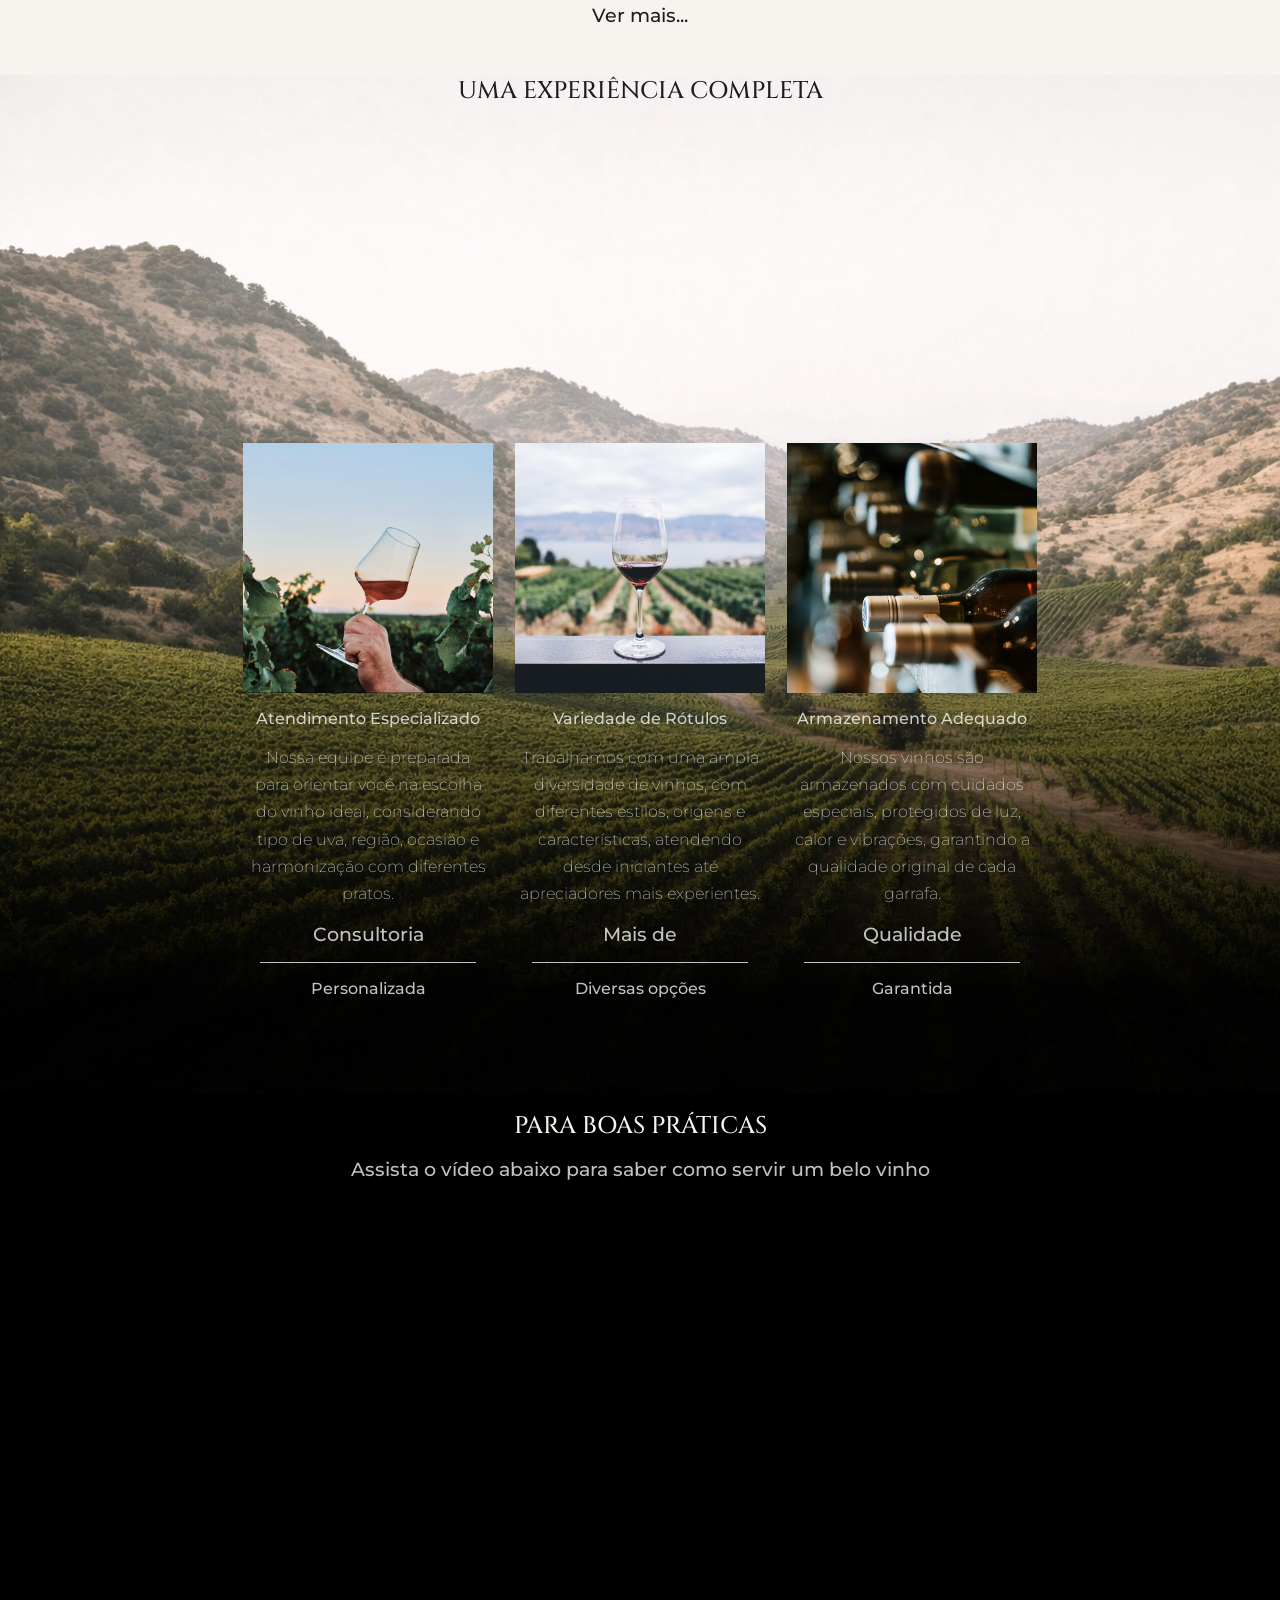
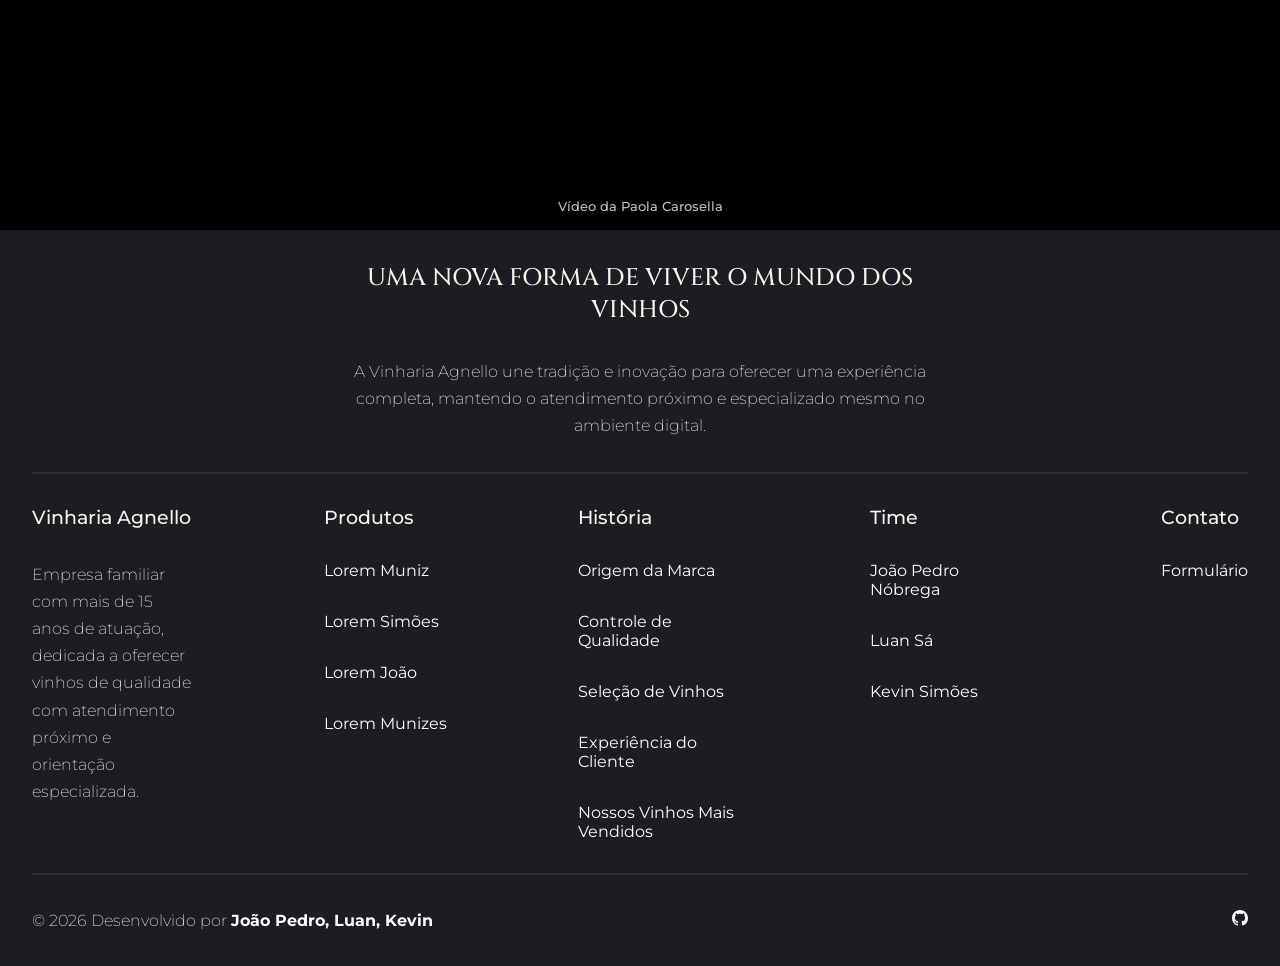
==== commit 34bd3f0f: "feat: adicionando o video na homepage" ====
--- a/index.html
+++ b/index.html
@@ -1,15 +1,19 @@
 <!DOCTYPE html>
 <html lang="en">
+
 <head>
     <meta charset="UTF-8">
     <!-- Uso de meta keywords e description -->
-    <meta name="keywords" content="vinhos, vinharia, vinhos finos, vinhos nacionais, vinhos importados, loja de vinhos, rótulos selecionados, harmonização de vinhos, vinho tinto, vinho branco, vinho rosé, compra de vinhos, experiência com vinhos, Vinharia Agnello">
-    <meta name="description" content="A Vinharia Agnello oferece vinhos selecionados nacionais e internacionais há mais de 15 anos. Descubra rótulos exclusivos, atendimento especializado e a experiência ideal para cada ocasião.">
+    <meta name="keywords"
+        content="vinhos, vinharia, vinhos finos, vinhos nacionais, vinhos importados, loja de vinhos, rótulos selecionados, harmonização de vinhos, vinho tinto, vinho branco, vinho rosé, compra de vinhos, experiência com vinhos, Vinharia Agnello">
+    <meta name="description"
+        content="A Vinharia Agnello oferece vinhos selecionados nacionais e internacionais há mais de 15 anos. Descubra rótulos exclusivos, atendimento especializado e a experiência ideal para cada ocasião.">
     <title>Vinharia Agnello</title>
     <!-- Uso do css externo -->
     <link rel="stylesheet" href="/src/css/global.css">
     <link href="https://fonts.googleapis.com/css2?family=Cinzel:wght@400;600;700&display=swap" rel="stylesheet">
-    <link href="https://fonts.googleapis.com/css2?family=Montserrat:wght@100;200;300;400;500;600&display=swap" rel="stylesheet">
+    <link href="https://fonts.googleapis.com/css2?family=Montserrat:wght@100;200;300;400;500;600&display=swap"
+        rel="stylesheet">
 </head>
 
 <body>
@@ -31,14 +35,20 @@
                 Vinhos selecionados com tradição e experiência
             </h1>
             <hr>
-            <p>Há mais de 15 anos, a Vinharia Agnello oferece uma seleção cuidadosa de rótulos nacionais e internacionais, aliando conhecimento e atendimento personalizado para ajudar cada cliente a encontrar o vinho ideal para qualquer ocasião.</p>
+            <p>Há mais de 15 anos, a Vinharia Agnello oferece uma seleção cuidadosa de rótulos nacionais e
+                internacionais, aliando conhecimento e atendimento personalizado para ajudar cada cliente a encontrar o
+                vinho ideal para qualquer ocasião.</p>
             <span>
-                <button>
-                    Produtos
-                </button>
-                <button>
-                    Contato
-                </button>
+                <a href="/src/pages/products.html">
+                    <button class="hero-button-primary">
+                        Produtos
+                    </button>
+                </a>
+                <a href="/src/pages/contact.html">
+                    <button class="hero-button-secondary">
+                        Contato
+                    </button>
+                </a>
             </span>
         </div>
     </main>
@@ -98,7 +108,8 @@
             <div class="experience-topic">
                 <img src="/src/assets/imgs/experience1.png">
                 <h4>Atendimento Especializado</h4>
-                <p> Nossa equipe é preparada para orientar você na escolha do vinho ideal, considerando tipo de uva, região, ocasião e harmonização com diferentes pratos.</p>
+                <p> Nossa equipe é preparada para orientar você na escolha do vinho ideal, considerando tipo de uva,
+                    região, ocasião e harmonização com diferentes pratos.</p>
                 <h3>Consultoria</h3>
                 <hr>
                 <h4>Personalizada</h4>
@@ -106,7 +117,8 @@
             <div class="experience-topic">
                 <img src="/src/assets/imgs/experience2.png">
                 <h4>Variedade de Rótulos</h4>
-                <p>Trabalhamos com uma ampla diversidade de vinhos, com diferentes estilos, origens e características, atendendo desde iniciantes até apreciadores mais experientes.</p>
+                <p>Trabalhamos com uma ampla diversidade de vinhos, com diferentes estilos, origens e características,
+                    atendendo desde iniciantes até apreciadores mais experientes.</p>
                 <h3>Mais de</h3>
                 <hr>
                 <h4>Diversas opções</h4>
@@ -114,13 +126,26 @@
             <div class="experience-topic">
                 <img src="/src/assets/imgs/experience3.png">
                 <h4>Armazenamento Adequado</h4>
-                <p>Nossos vinhos são armazenados com cuidados especiais, protegidos de luz, calor e vibrações, garantindo a qualidade original de cada garrafa.</p>
+                <p>Nossos vinhos são armazenados com cuidados especiais, protegidos de luz, calor e vibrações,
+                    garantindo a qualidade original de cada garrafa.</p>
                 <h3>Qualidade</h3>
                 <hr>
                 <h4>Garantida</h4>
             </div>
         </div>
     </main>
+        <main class="video-section">
+            <h2>Para boas práticas</h2>
+            <h3>Assista o vídeo abaixo para saber como servir um belo vinho</h3>
+            <iframe width="315" height="560"
+            src="https://www.youtube.com/embed/dXgTN5S_8Hk"
+            frameborder="0"
+            allowfullscreen>
+            </iframe>
+            <a href="https://www.youtube.com/embed/dXgTN5S_8Hk">
+                <h5>Vídeo da Paola Carosella</h5>
+            </a>
+        </main>
     <!-- Uso de footer, além de levar a todos as páginas do site usando ids -->
     <footer>
         <div class="footer-introduction">
@@ -128,17 +153,19 @@
                 <h2>
                     Uma nova forma de viver o mundo dos vinhos
                 </h2>
-                <p>A Vinharia Agnello une tradição e inovação para oferecer uma experiência completa, mantendo o atendimento próximo e especializado mesmo no ambiente digital.
+                <p>A Vinharia Agnello une tradição e inovação para oferecer uma experiência completa, mantendo o
+                    atendimento próximo e especializado mesmo no ambiente digital.
                 </p>
             </div>
             <div>
-        </div>
+            </div>
         </div>
         <hr>
         <div class="footer-topics">
             <div class="footer-list">
                 <h3>Vinharia Agnello</h3>
-                <p>Empresa familiar com mais de 15 anos de atuação, dedicada a oferecer vinhos de qualidade com atendimento próximo e orientação especializada.</p>
+                <p>Empresa familiar com mais de 15 anos de atuação, dedicada a oferecer vinhos de qualidade com
+                    atendimento próximo e orientação especializada.</p>
             </div>
             <div class="footer-list">
                 <h3>Produtos</h3>
@@ -168,10 +195,14 @@
         </div>
         <hr>
         <span>
-            <p>&copy; 2026 Desenvolvido por <strong><a href="https://github.com/nobrejohnn" target="_blank">João Pedro</a>, <a href="https://github.com/LuanSMF" target="_blank">Luan</a>, <a href="https://github.com/kevin-simoes" target="_blank">Kevin</a></strong></p>
+            <p>&copy; 2026 Desenvolvido por <strong><a href="https://github.com/nobrejohnn" target="_blank">João
+                        Pedro</a>, <a href="https://github.com/LuanSMF" target="_blank">Luan</a>, <a
+                        href="https://github.com/kevin-simoes" target="_blank">Kevin</a></strong></p>
             <a href="https://github.com/LuanSMF/CP1-FrontEnd-VinhariaAgnelo" target="_blank">
-                <svg xmlns="http://www.w3.org/2000/svg" width="16" height="16" fill="currentColor" class="bi bi-github" viewBox="0 0 16 16">
-                    <path d="M8 0C3.58 0 0 3.58 0 8c0 3.54 2.29 6.53 5.47 7.59.4.07.55-.17.55-.38 0-.19-.01-.82-.01-1.49-2.01.37-2.53-.49-2.69-.94-.09-.23-.48-.94-.82-1.13-.28-.15-.68-.52-.01-.53.63-.01 1.08.58 1.23.82.72 1.21 1.87.87 2.33.66.07-.52.28-.87.51-1.07-1.78-.2-3.64-.89-3.64-3.95 0-.87.31-1.59.82-2.15-.08-.2-.36-1.02.08-2.12 0 0 .67-.21 2.2.82.64-.18 1.32-.27 2-.27s1.36.09 2 .27c1.53-1.04 2.2-.82 2.2-.82.44 1.1.16 1.92.08 2.12.51.56.82 1.27.82 2.15 0 3.07-1.87 3.75-3.65 3.95.29.25.54.73.54 1.48 0 1.07-.01 1.93-.01 2.2 0 .21.15.46.55.38A8.01 8.01 0 0 0 16 8c0-4.42-3.58-8-8-8"/>
+                <svg xmlns="http://www.w3.org/2000/svg" width="16" height="16" fill="currentColor" class="bi bi-github"
+                    viewBox="0 0 16 16">
+                    <path
+                        d="M8 0C3.58 0 0 3.58 0 8c0 3.54 2.29 6.53 5.47 7.59.4.07.55-.17.55-.38 0-.19-.01-.82-.01-1.49-2.01.37-2.53-.49-2.69-.94-.09-.23-.48-.94-.82-1.13-.28-.15-.68-.52-.01-.53.63-.01 1.08.58 1.23.82.72 1.21 1.87.87 2.33.66.07-.52.28-.87.51-1.07-1.78-.2-3.64-.89-3.64-3.95 0-.87.31-1.59.82-2.15-.08-.2-.36-1.02.08-2.12 0 0 .67-.21 2.2.82.64-.18 1.32-.27 2-.27s1.36.09 2 .27c1.53-1.04 2.2-.82 2.2-.82.44 1.1.16 1.92.08 2.12.51.56.82 1.27.82 2.15 0 3.07-1.87 3.75-3.65 3.95.29.25.54.73.54 1.48 0 1.07-.01 1.93-.01 2.2 0 .21.15.46.55.38A8.01 8.01 0 0 0 16 8c0-4.42-3.58-8-8-8" />
                 </svg>
             </a>
         </span>
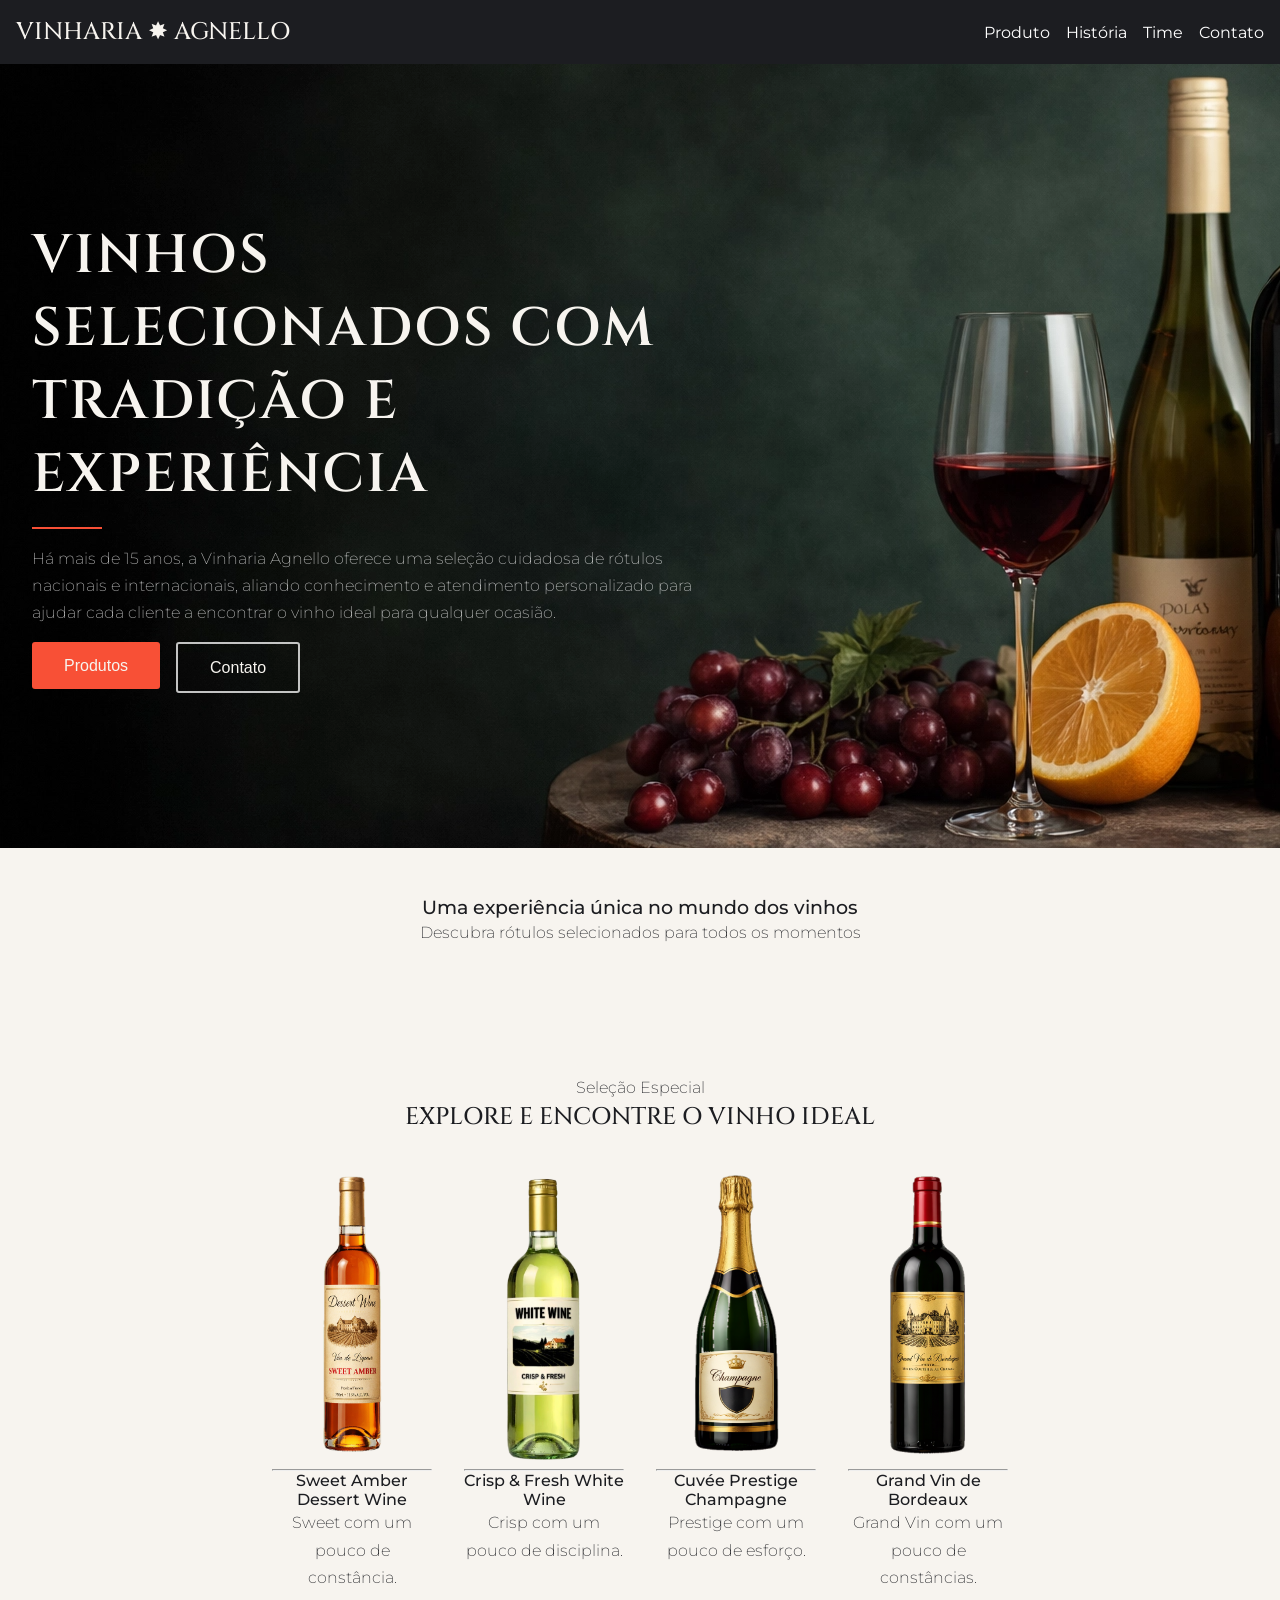
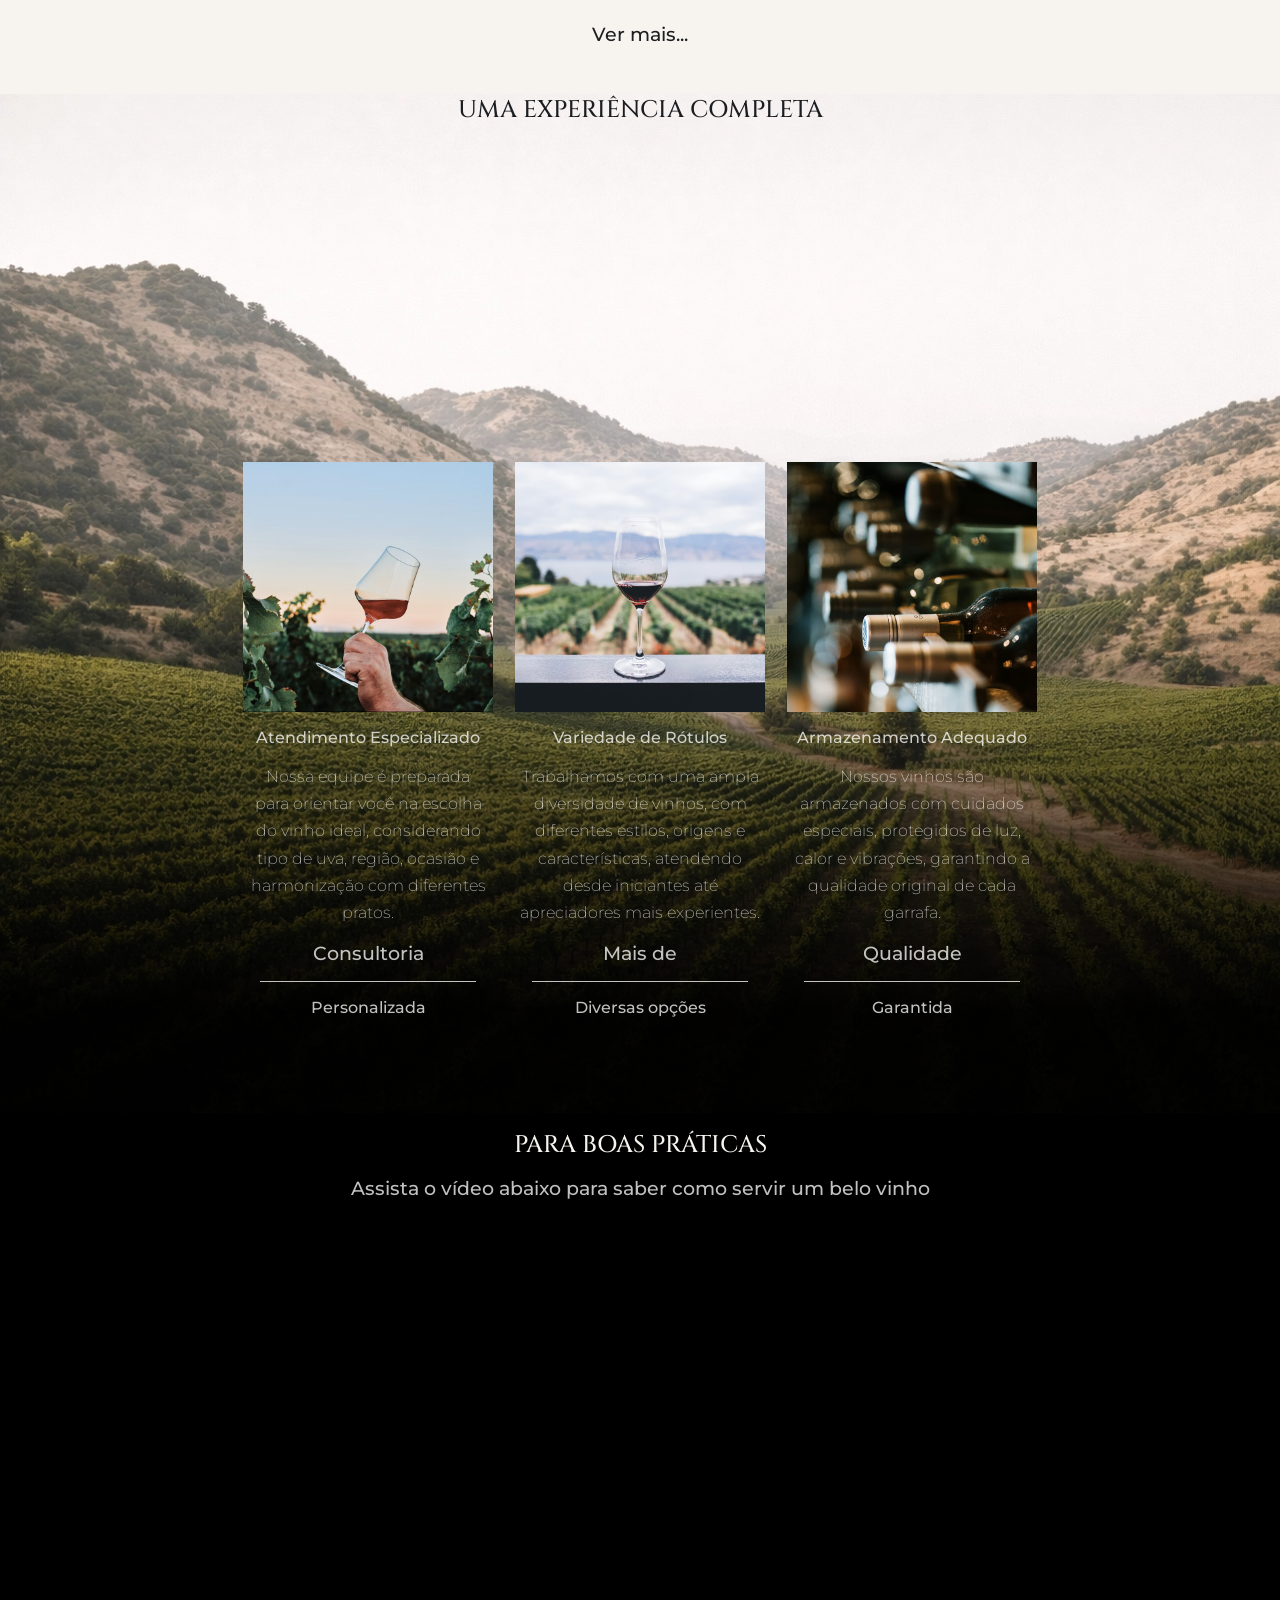
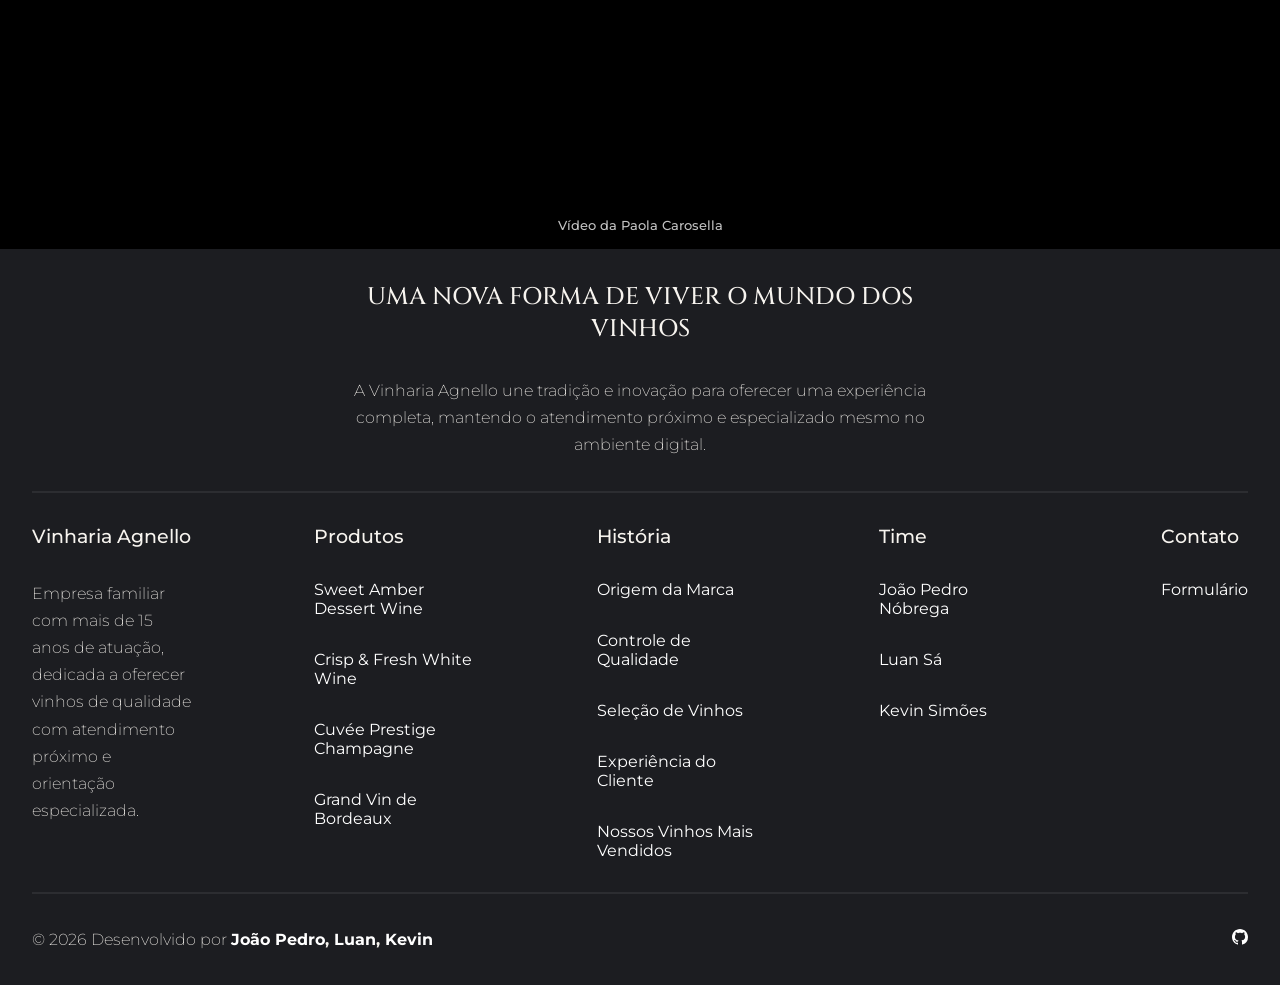
==== commit b6f127fc: "chore: release v1.0 - versão final do site" ====
--- a/index.html
+++ b/index.html
@@ -10,7 +10,7 @@
         content="A Vinharia Agnello oferece vinhos selecionados nacionais e internacionais há mais de 15 anos. Descubra rótulos exclusivos, atendimento especializado e a experiência ideal para cada ocasião.">
     <title>Vinharia Agnello</title>
     <!-- Uso do css externo -->
-    <link rel="stylesheet" href="/src/css/global.css">
+    <link rel="stylesheet" href="./src/css/global.css">
     <link href="https://fonts.googleapis.com/css2?family=Cinzel:wght@400;600;700&display=swap" rel="stylesheet">
     <link href="https://fonts.googleapis.com/css2?family=Montserrat:wght@100;200;300;400;500;600&display=swap"
         rel="stylesheet">
@@ -21,10 +21,10 @@
     <header>
         <h2>Vinharia ✸ Agnello</h1>
             <span class="header-links">
-                <a href="/src/pages/products.html">Produto</a>
-                <a href="/src/pages/history.html">História</a>
-                <a href="/src/pages/team.html">Time</a>
-                <a href="/src/pages/contact.html">Contato</a>
+                <a href="src/pages/products.html">Produto</a>
+                <a href="src/pages/history.html">História</a>
+                <a href="src/pages/team.html">Time</a>
+                <a href="src/pages/contact.html">Contato</a>
             </span>
     </header>
     <!-- Uso da main -->
@@ -39,12 +39,12 @@
                 internacionais, aliando conhecimento e atendimento personalizado para ajudar cada cliente a encontrar o
                 vinho ideal para qualquer ocasião.</p>
             <span>
-                <a href="/src/pages/products.html">
+                <a href="src/pages/products.html">
                     <button class="hero-button-primary">
                         Produtos
                     </button>
                 </a>
-                <a href="/src/pages/contact.html">
+                <a href="src/pages/contact.html">
                     <button class="hero-button-secondary">
                         Contato
                     </button>
@@ -71,31 +71,31 @@
             <div class="products">
                 <div class="product-card">
                     <!-- Uso de imagem obrigatória -->
-                    <img src="/src/assets/imgs/wine1.png">
-                    <hr>
-                    <h4>Lorem Muniz</h4>
-                    <p>Lorem com um pouco de constância.</p>
-                </div>
-                <div class="product-card">
-                    <img src="/src/assets/imgs/wine2.png">
-                    <hr>
-                    <h4>Lorem Simões</h4>
-                    <p>Lorem com um pouco de disciplina.</p>
-                </div>
-                <div class="product-card">
-                    <img src="/src/assets/imgs/wine3.png">
-                    <hr>
-                    <h4>Lorem João</h4>
-                    <p>Lorem com um pouco de esforço.</p>
-                </div>
-                <div class="product-card">
-                    <img src="/src/assets/imgs/wine4.png">
-                    <hr>
-                    <h4>Lorem Munizes</h4>
-                    <p>Lorem com um pouco de constâncias.</p>
-                </div>
-            </div>
-            <a href="/src/pages/products.html">
+                    <img src="src/assets/imgs/wine1.png">
+                    <hr>
+                    <h4>Sweet Amber Dessert Wine</h4>
+                    <p>Sweet com um pouco de constância.</p>
+                </div>
+                <div class="product-card">
+                    <img src="src/assets/imgs/wine2.png">
+                    <hr>
+                    <h4>Crisp & Fresh White Wine</h4>
+                    <p>Crisp com um pouco de disciplina.</p>
+                </div>
+                <div class="product-card">
+                    <img src="src/assets/imgs/wine3.png">
+                    <hr>
+                    <h4>Cuvée Prestige Champagne</h4>
+                    <p>Prestige com um pouco de esforço.</p>
+                </div>
+                <div class="product-card">
+                    <img src="src/assets/imgs/wine4.png">
+                    <hr>
+                    <h4>Grand Vin de Bordeaux</h4>
+                    <p>Grand Vin com um pouco de constâncias.</p>
+                </div>
+            </div>
+            <a href="src/pages/products.html">
                 <h3>Ver mais...</h3>
             </a>
         </div>
@@ -106,7 +106,7 @@
         </h2>
         <div class="experience-content">
             <div class="experience-topic">
-                <img src="/src/assets/imgs/experience1.png">
+                <img src="src/assets/imgs/experience1.png">
                 <h4>Atendimento Especializado</h4>
                 <p> Nossa equipe é preparada para orientar você na escolha do vinho ideal, considerando tipo de uva,
                     região, ocasião e harmonização com diferentes pratos.</p>
@@ -115,7 +115,7 @@
                 <h4>Personalizada</h4>
             </div>
             <div class="experience-topic">
-                <img src="/src/assets/imgs/experience2.png">
+                <img src="src/assets/imgs/experience2.png">
                 <h4>Variedade de Rótulos</h4>
                 <p>Trabalhamos com uma ampla diversidade de vinhos, com diferentes estilos, origens e características,
                     atendendo desde iniciantes até apreciadores mais experientes.</p>
@@ -124,7 +124,7 @@
                 <h4>Diversas opções</h4>
             </div>
             <div class="experience-topic">
-                <img src="/src/assets/imgs/experience3.png">
+                <img src="src/assets/imgs/experience3.png">
                 <h4>Armazenamento Adequado</h4>
                 <p>Nossos vinhos são armazenados com cuidados especiais, protegidos de luz, calor e vibrações,
                     garantindo a qualidade original de cada garrafa.</p>
@@ -169,28 +169,28 @@
             </div>
             <div class="footer-list">
                 <h3>Produtos</h3>
-                <a href="/src/pages/products.html#loremmuniz">Lorem Muniz</a>
-                <a href="/src/pages/products.html#loremsimoes">Lorem Simões</a>
-                <a href="/src/pages/products.html#loremjoao">Lorem João</a>
-                <a href="/src/pages/products.html#loremmunizes">Lorem Munizes</a>
+              <a href="src/pages/products.html#sweet">Sweet Amber Dessert Wine</a>
+              <a href="src/pages/products.html#crisp">Crisp & Fresh White Wine</a>
+              <a href="src/pages/products.html#cuvee">Cuvée Prestige Champagne</a>
+              <a href="src/pages/products.html#grand">Grand Vin de Bordeaux</a>
             </div>
             <div class="footer-list">
                 <h3>História</h3>
-                <a href="/src/pages/history.html#origem">Origem da Marca</a>
-                <a href="/src/pages/history.html#controle">Controle de Qualidade</a>
-                <a href="/src/pages/history.html#selecao">Seleção de Vinhos</a>
-                <a href="/src/pages/history.html#experiencia">Experiência do Cliente</a>
-                <a href="/src/pages/history.html#vendidos">Nossos Vinhos Mais Vendidos</a>
+                <a href="src/pages/history.html#origem">Origem da Marca</a>
+                <a href="src/pages/history.html#controle">Controle de Qualidade</a>
+                <a href="src/pages/history.html#selecao">Seleção de Vinhos</a>
+                <a href="src/pages/history.html#experiencia">Experiência do Cliente</a>
+                <a href="src/pages/history.html#vendidos">Nossos Vinhos Mais Vendidos</a>
             </div>
             <div class="footer-list">
                 <h3>Time</h3>
-                <a href="/src/pages/team.html#joao">João Pedro Nóbrega</a>
-                <a href="/src/pages/team.html#luan">Luan Sá</a>
-                <a href="/src/pages/team.html#kevin">Kevin Simões</a>
+                <a href="src/pages/team.html#joao">João Pedro Nóbrega</a>
+                <a href="src/pages/team.html#luan">Luan Sá</a>
+                <a href="src/pages/team.html#kevin">Kevin Simões</a>
             </div>
             <div class="footer-list">
                 <h3>Contato</h3>
-                <a href="/src/pages/contact.html#send-contact">Formulário</a>
+                <a href="src/pages/contact.html#send-contact">Formulário</a>
             </div>
         </div>
         <hr>
--- a/src/css/global.css
+++ b/src/css/global.css
@@ -1,10 +1,9 @@
-@import url("/src/css/local/main.css");
-@import url("/src/css/local/variables.css");
-@import url("/src/css/local/style.css");
-@import url("/src/css/local/team.css");
-@import url("/src/css/contact.css");
+@import url("./local/main.css");
+@import url("./local/variables.css");
+@import url("./local/style.css");
+@import url("./local/team.css");
+@import url("./local/contact.css");
+@import url("./local/products.css");
 
-
-@import url("/src/css/local/sections/header.css");
-@import url("/src/css/local/style.css");
-@import url("/src/css/local/sections/footer.css");
+@import url("./local/sections/header.css");
+@import url("./local/sections/footer.css");
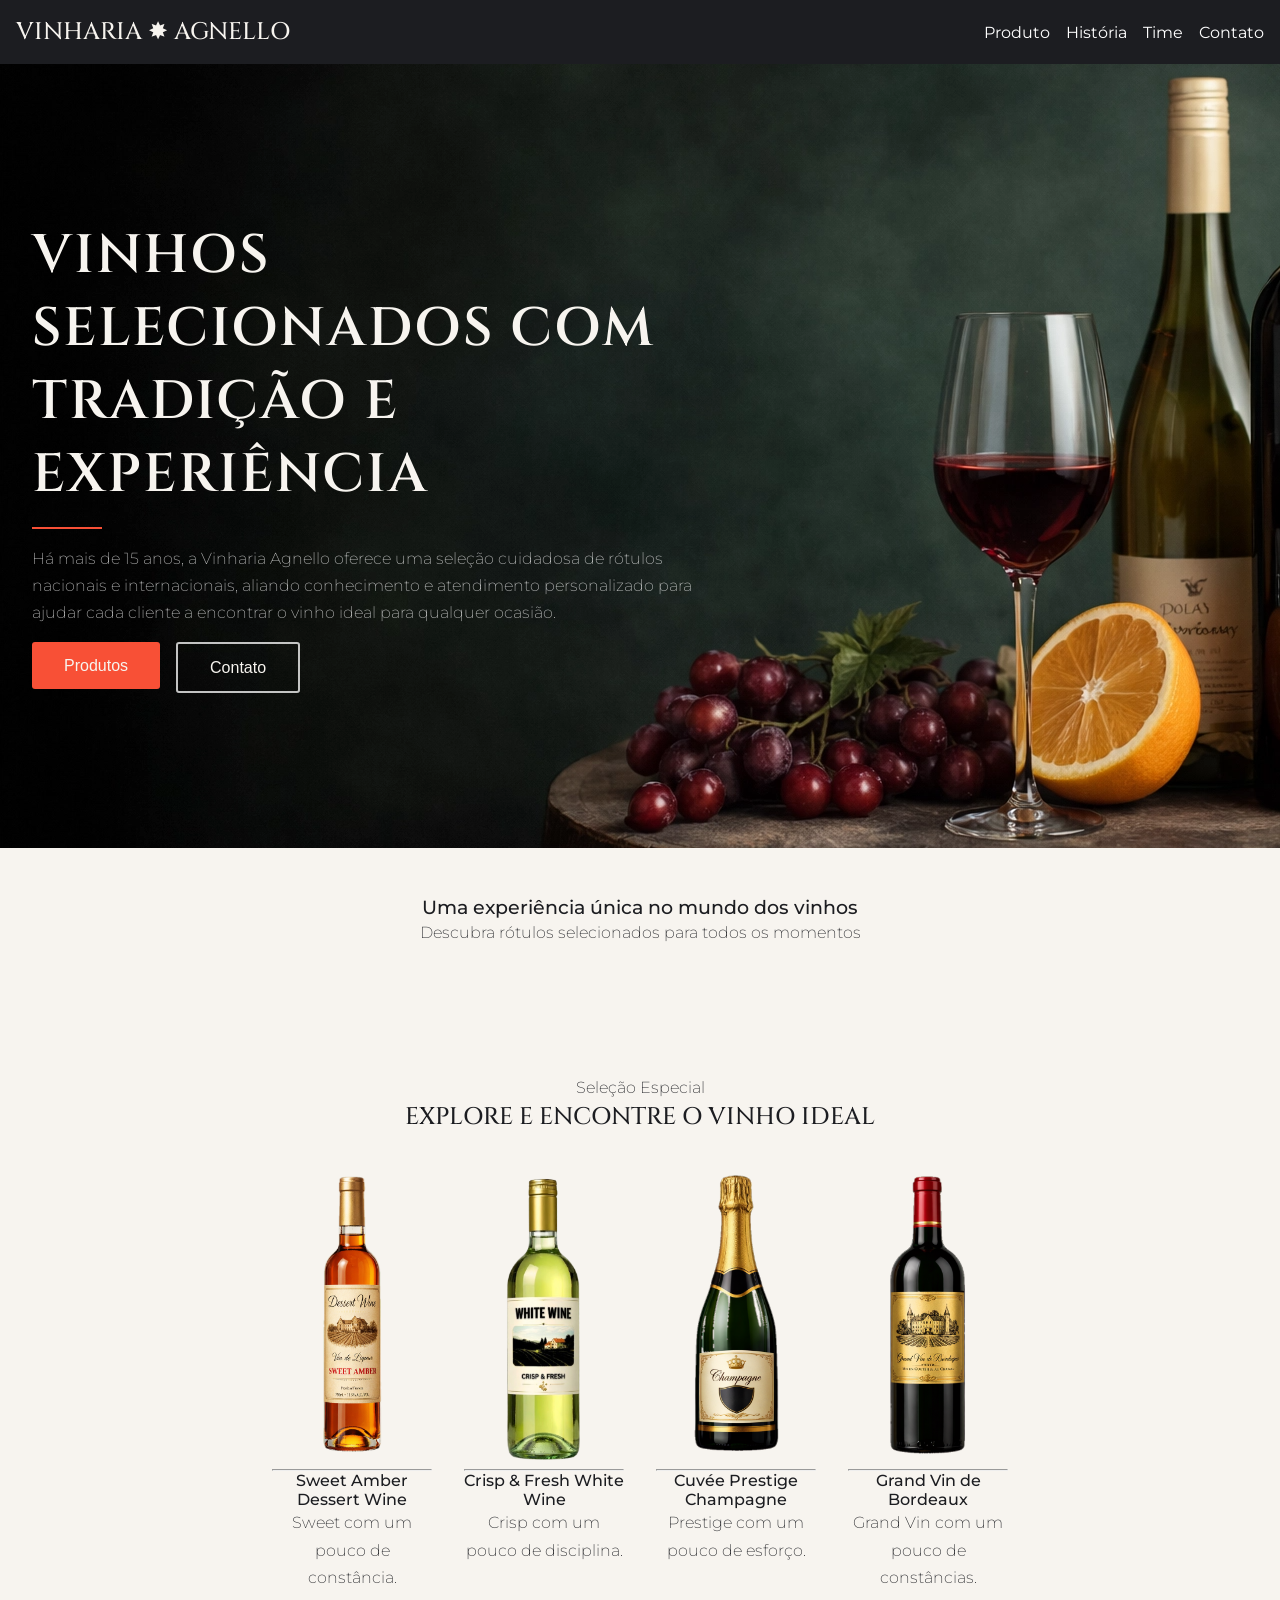
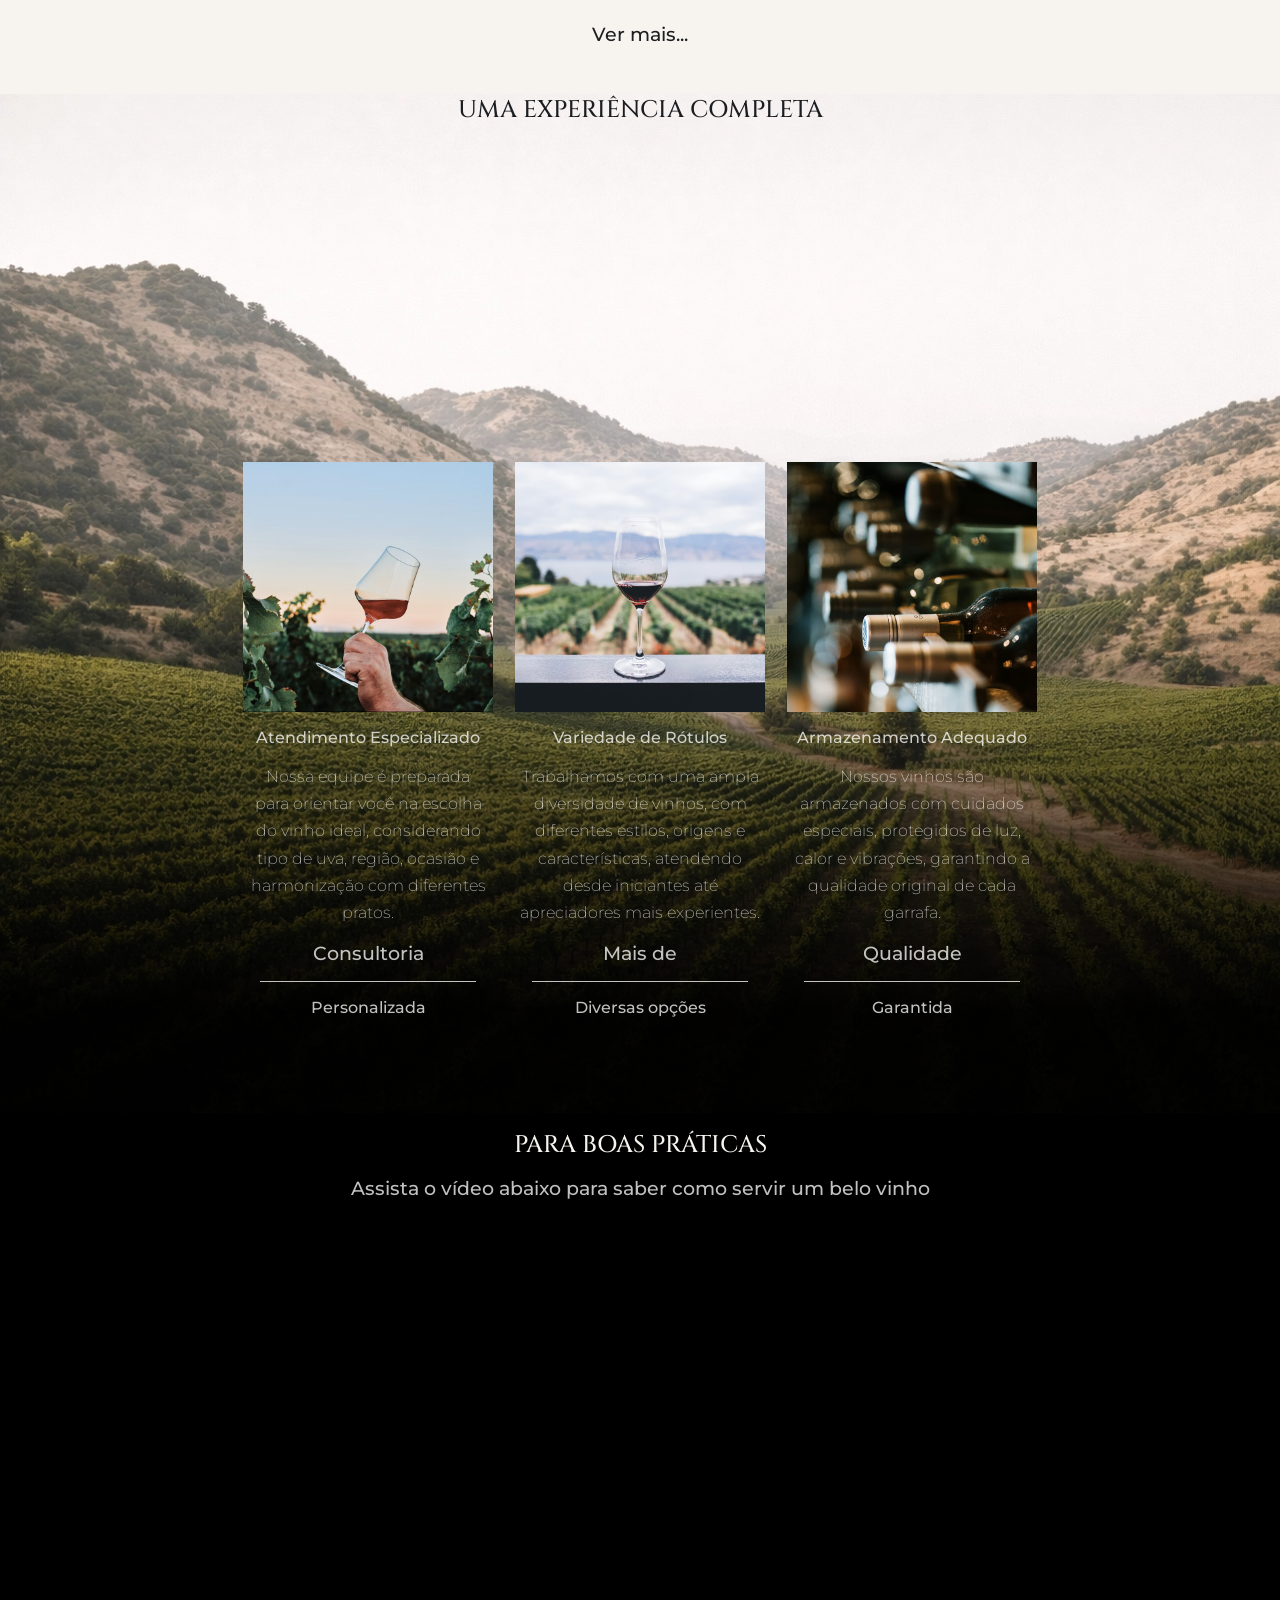
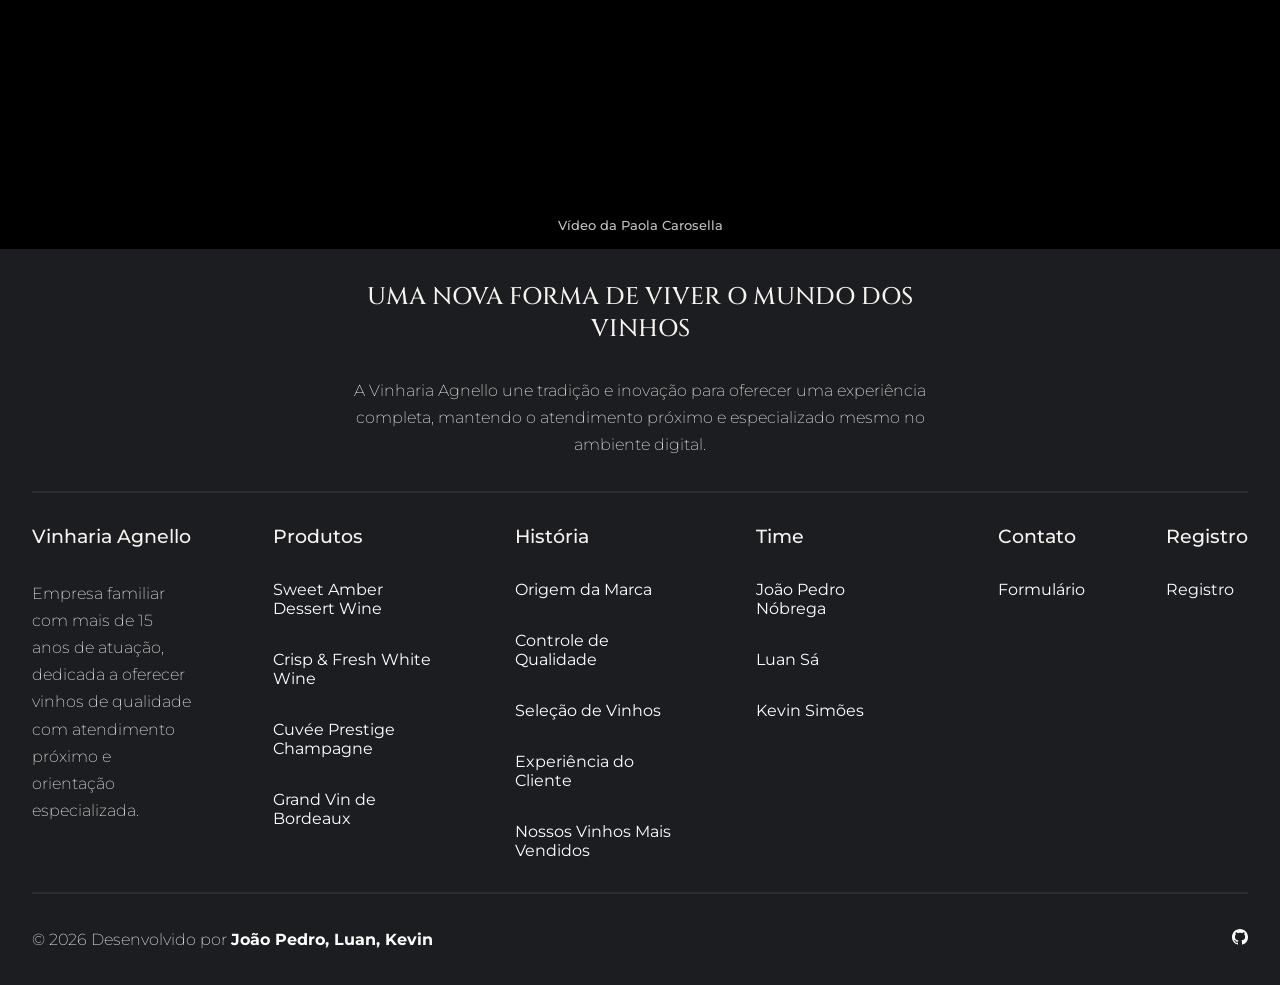
==== commit f5d0ad3e: "style: melhorando o estilo do register.html" ====
--- a/index.html
+++ b/index.html
@@ -192,6 +192,10 @@
                 <h3>Contato</h3>
                 <a href="src/pages/contact.html#send-contact">Formulário</a>
             </div>
+            <div class="footer-list">
+                <h3>Registro</h3>
+                <a href="src/pages/register.html#btnCadastro">Registro</a>
+            </div>
         </div>
         <hr>
         <span>
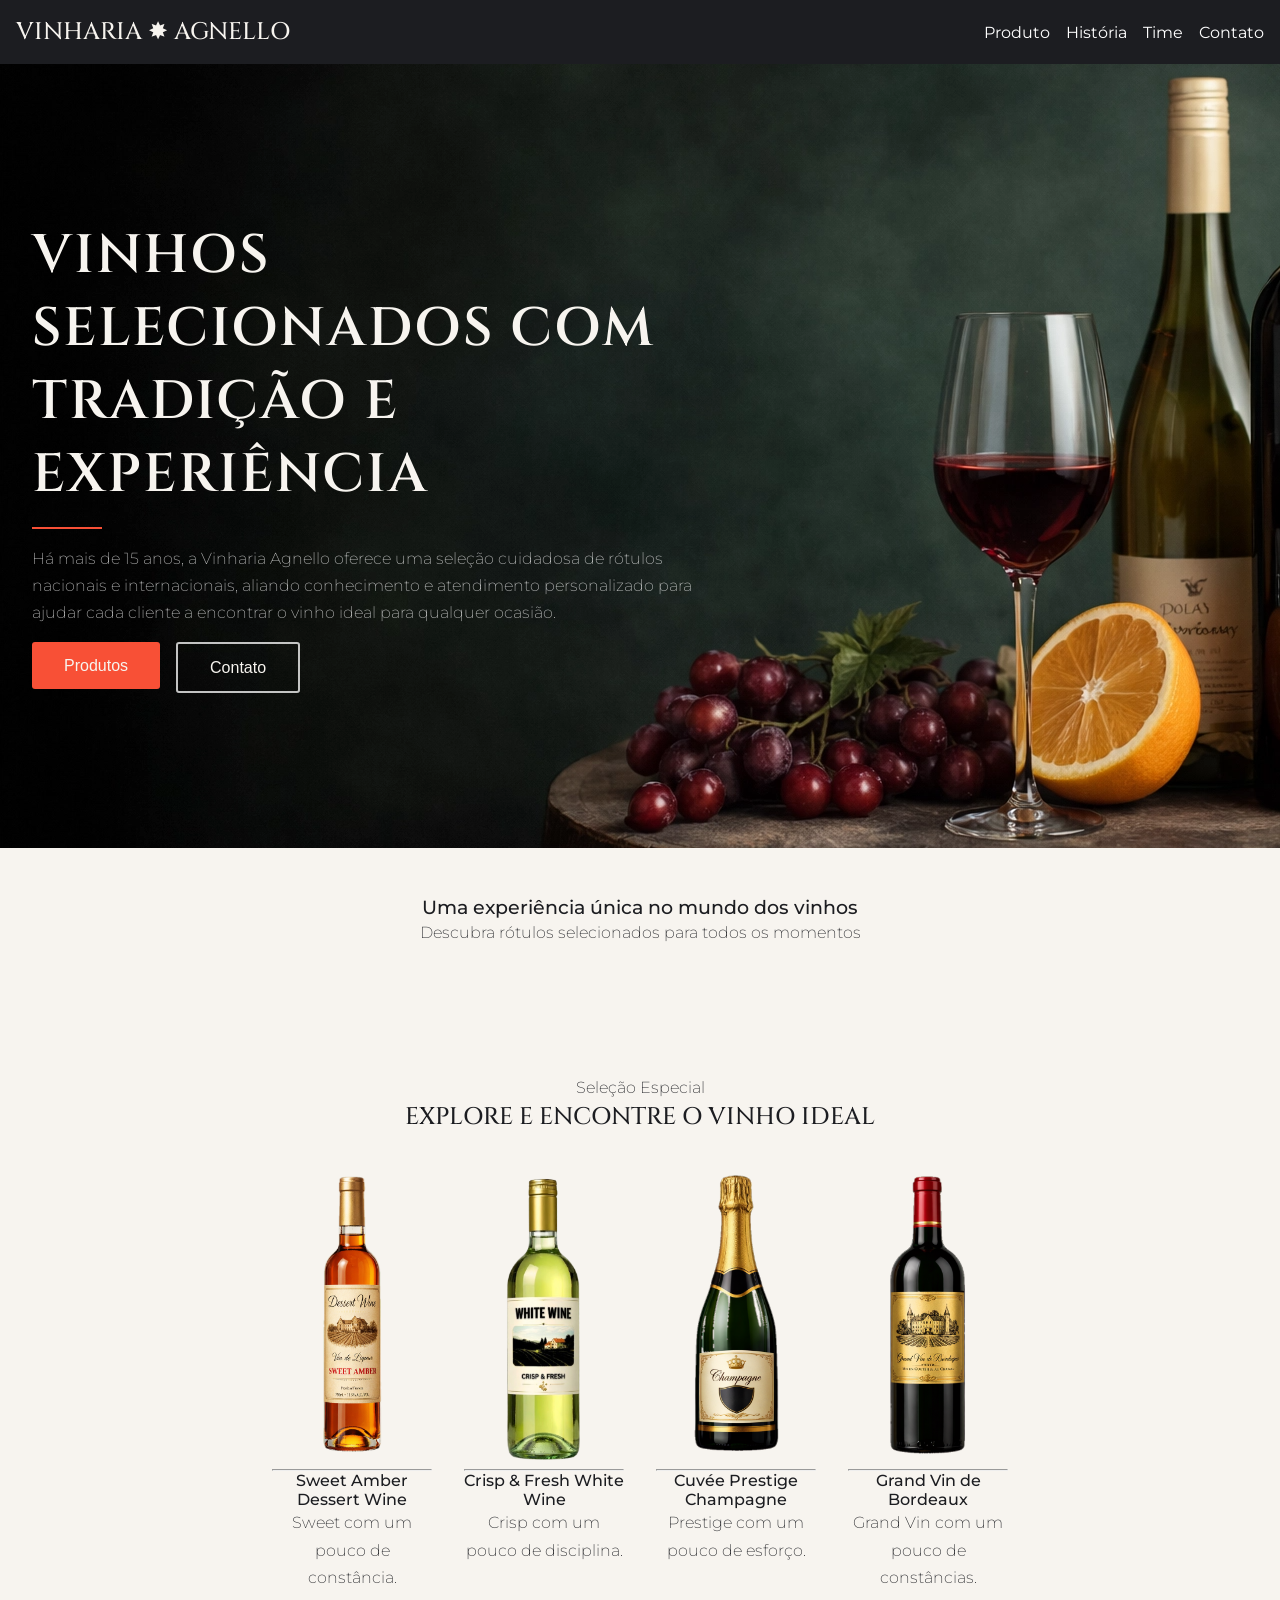
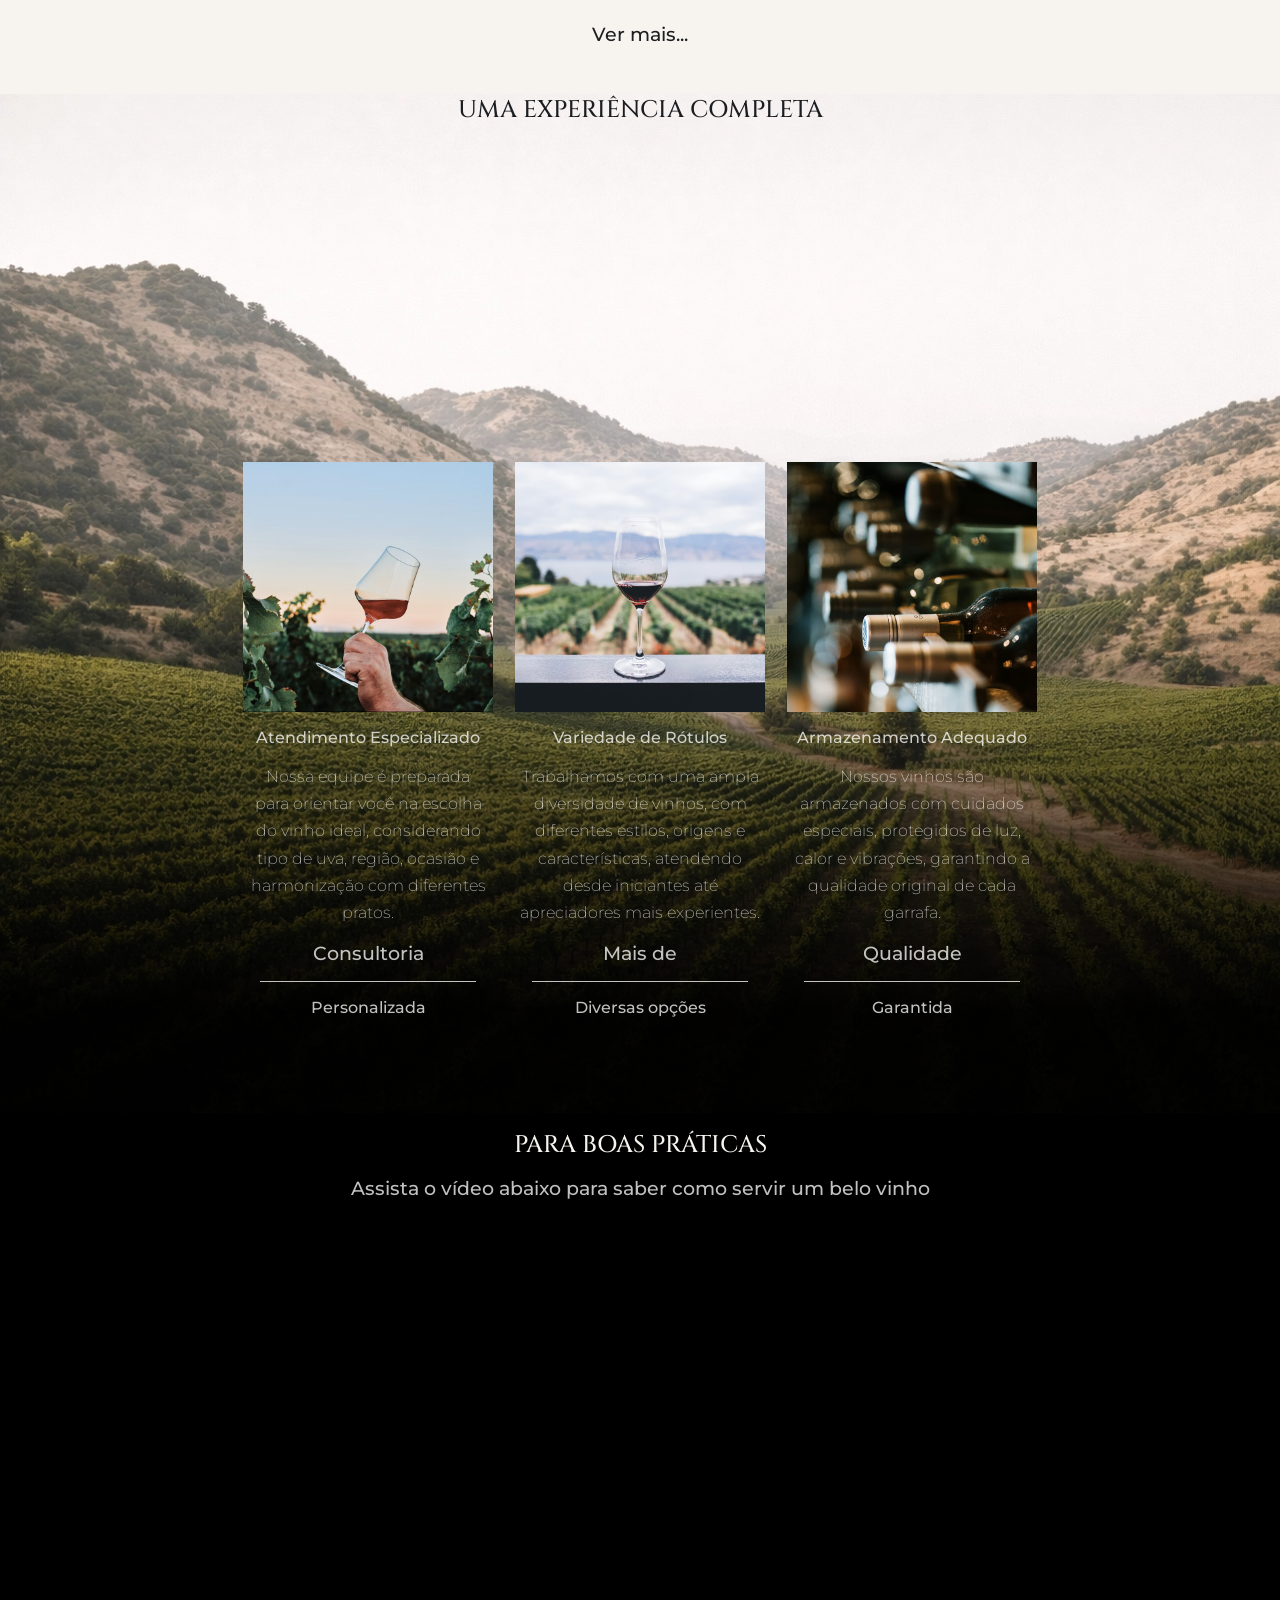
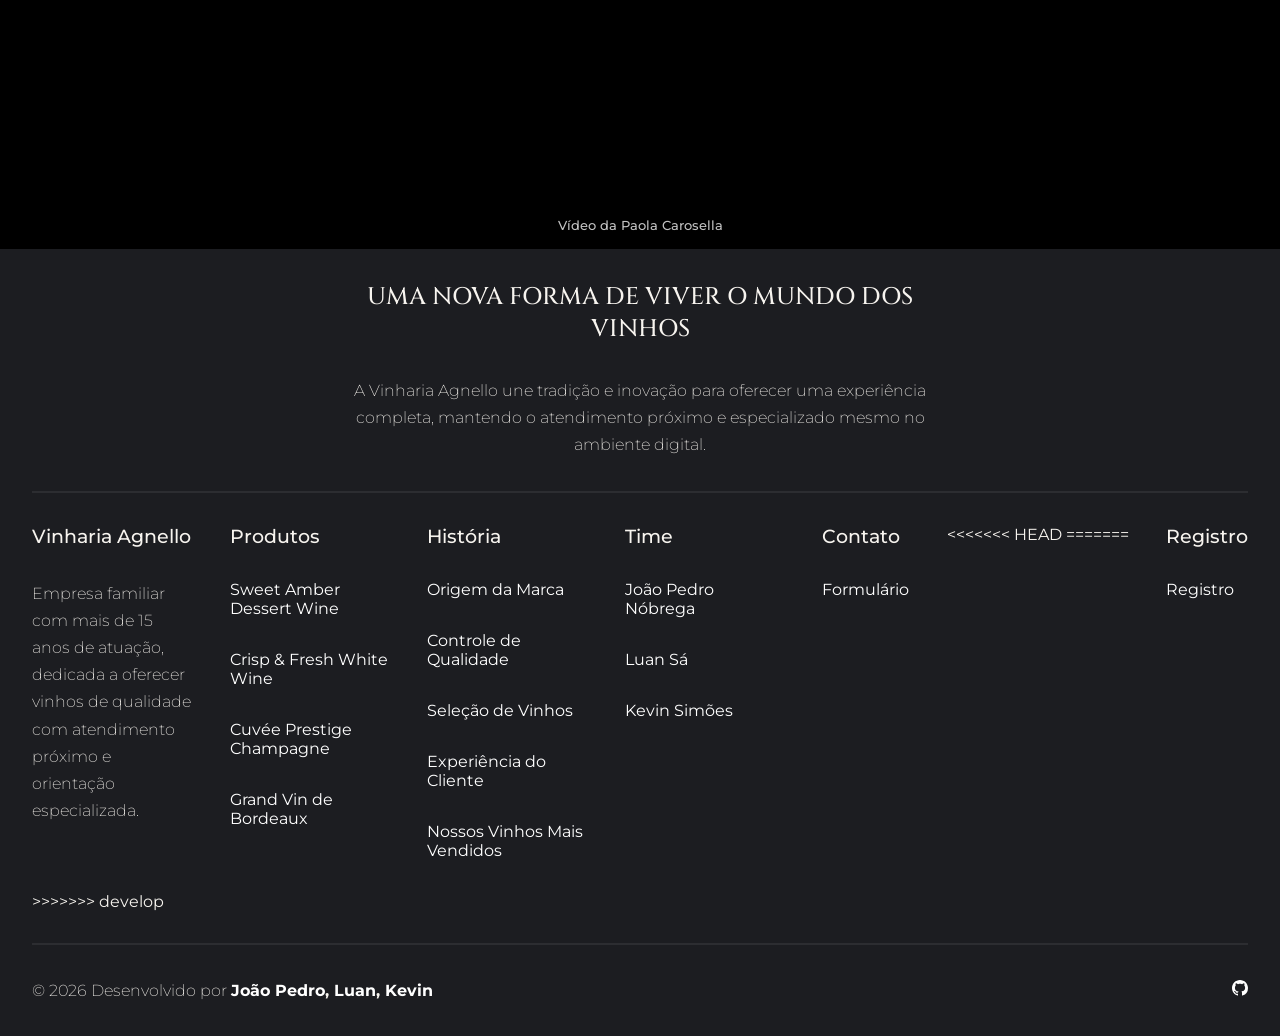
==== commit 70d02289: "chore: release v2.0" ====
--- a/index.html
+++ b/index.html
@@ -192,10 +192,13 @@
                 <h3>Contato</h3>
                 <a href="src/pages/contact.html#send-contact">Formulário</a>
             </div>
+<<<<<<< HEAD
+=======
             <div class="footer-list">
                 <h3>Registro</h3>
                 <a href="src/pages/register.html#btnCadastro">Registro</a>
             </div>
+>>>>>>> develop
         </div>
         <hr>
         <span>
